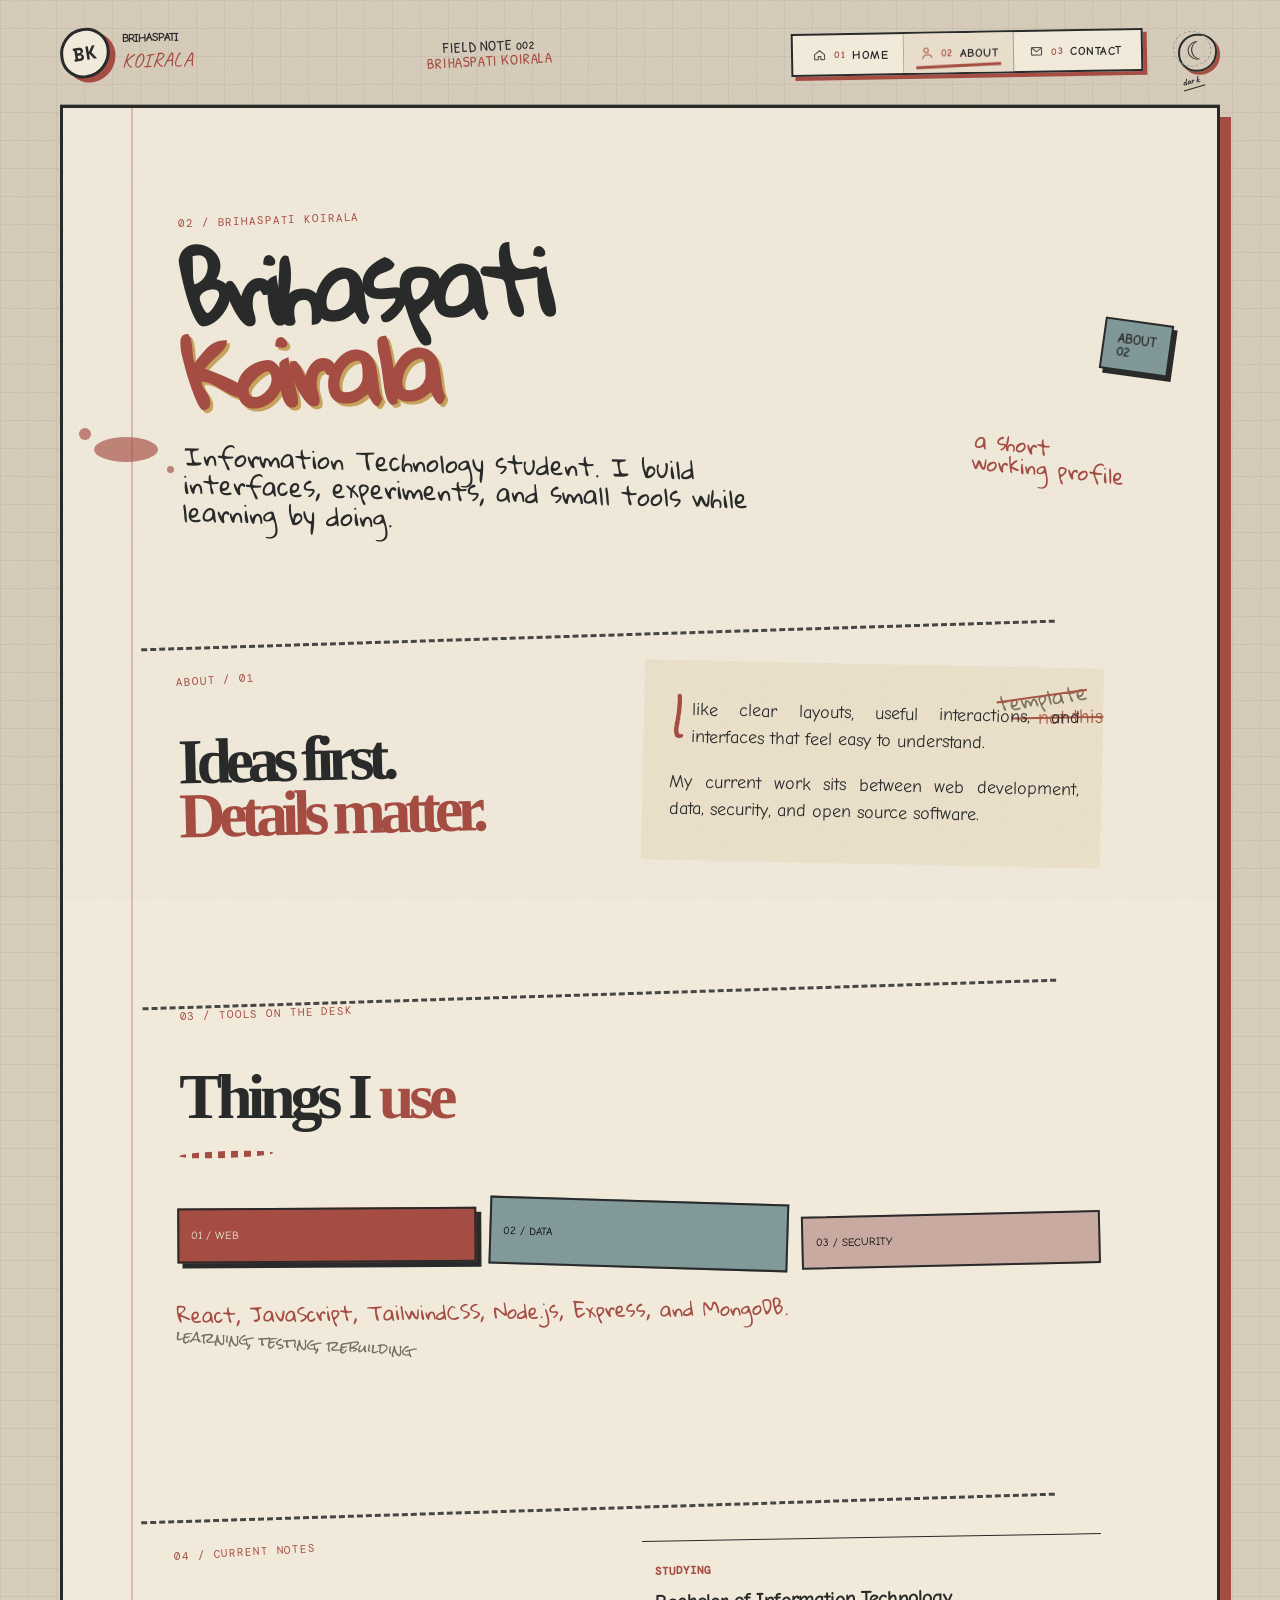
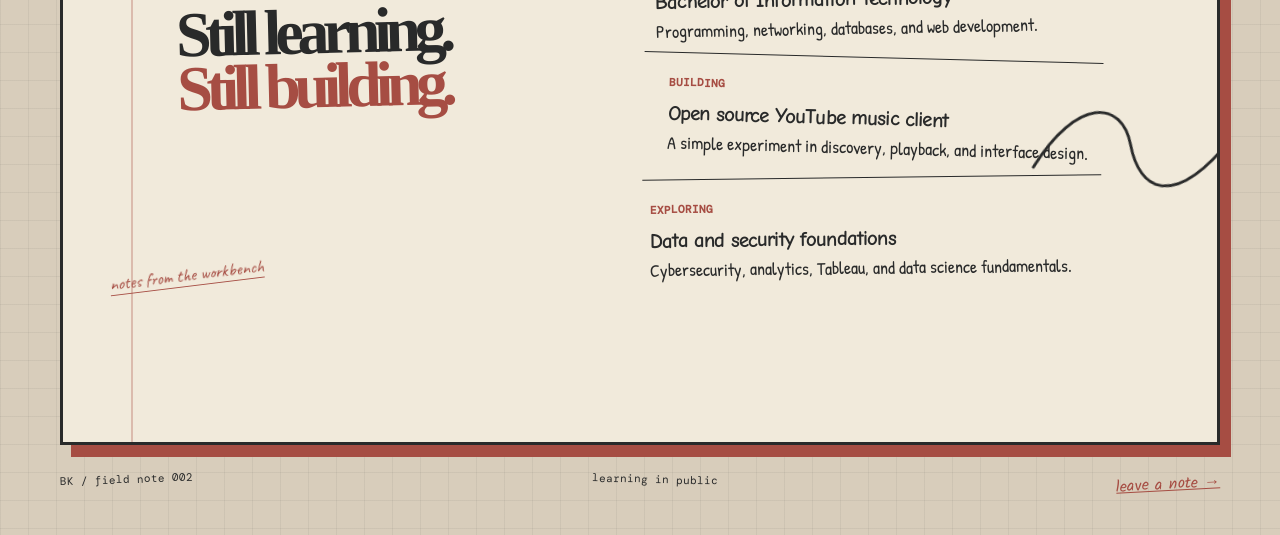
==== about.html @ 9c8998cb "Initial commit" ====
<!doctype html>
<html lang="en">
<head><meta charset="utf-8"><meta name="viewport" content="width=device-width, initial-scale=1"><meta name="description" content="About Brihaspati Koirala."><title>About Brihaspati | field notes</title><link rel="preconnect" href="https://fonts.googleapis.com"><link rel="preconnect" href="https://fonts.gstatic.com" crossorigin><link href="https://fonts.googleapis.com/css2?family=Caveat:wght@400;500;600;700&family=Comic+Neue:wght@400;700&family=DM+Mono:wght@400;500&family=Gloria+Hallelujah&family=Kalam:wght@400;700&family=Patrick+Hand&family=Rock+Salt&family=Space+Mono:wght@400;700&display=swap" rel="stylesheet"><link rel="stylesheet" href="css/style.css"></head>
<body class="paper-page"><div class="page-noise"></div><header class="masthead wrap"><a class="brand" href="index.html"><span class="brand-mark">BK</span><span><b>BRIHASPATI</b><small>KOIRALA</small></span></a><p class="header-note">FIELD NOTE <b>002</b><br><span>BRIHASPATI KOIRALA</span></p><nav class="nav"><a href="index.html"><svg class="nav-icon" viewBox="0 0 24 24" aria-hidden="true"><path d="M4 11.5 12 5l8 6.5v7a1 1 0 0 1-1 1h-5v-5h-4v5H5a1 1 0 0 1-1-1z"/></svg><i>01</i> home</a><a class="is-active" href="about.html"><svg class="nav-icon" viewBox="0 0 24 24" aria-hidden="true"><circle cx="12" cy="8" r="3.2"/><path d="M5.5 19c.6-3.1 2.8-4.8 6.5-4.8s5.9 1.7 6.5 4.8"/></svg><i>02</i> about</a><a href="contact.html"><svg class="nav-icon" viewBox="0 0 24 24" aria-hidden="true"><rect x="4" y="6" width="16" height="12" rx="1"/><path d="m5 7 7 6 7-6"/></svg><i>03</i> contact</a></nav><button class="theme-toggle" type="button" aria-label="Switch to dark mode"><span>☾</span><b>dark</b></button><button class="menu-toggle" aria-label="Open navigation" aria-expanded="false"><i></i><i></i></button></header>
<main class="sheet about-sheet wrap reveal"><p class="eyebrow">02 / Brihaspati Koirala</p><h1>Brihaspati<br><em>Koirala</em></h1><p class="intro">Information Technology student. I build interfaces, experiments, and small tools while learning by doing.</p><span class="ink-drop ink-about"></span><span class="sheet-annotation">a short<br>working profile</span><span class="sheet-crossout">template<br><b>→ not this</b></span><div class="sheet-margin" aria-hidden="true"><span class="sheet-scrap scrap-about">ABOUT<br>02</span><span class="sheet-pencil">notes from the workbench</span><svg class="sheet-curl" viewBox="0 0 220 130"><path d="M8 102 C42 22 89 18 105 63 S160 126 210 37"/></svg></div>
  <section class="split"><div><p class="eyebrow">about / 01</p><h2>Ideas first.<br><em>Details matter.</em></h2></div><div class="copy"><p>I like clear layouts, useful interactions, and interfaces that feel easy to understand.</p><p>My current work sits between web development, data, security, and open source software.</p></div></section>
  <section class="tool-section"><div class="section-head"><p class="eyebrow">03 / tools on the desk</p><h2>Things I <em>use</em></h2></div><div class="tool-list"><button class="tool active" data-detail="React, JavaScript, TailwindCSS, Node.js, Express, and MongoDB.">01 / WEB</button><button class="tool" data-detail="Tableau, data cleaning, Python fundamentals, and basic data analysis.">02 / DATA</button><button class="tool" data-detail="Cybersecurity fundamentals, safe testing, and responsible research.">03 / SECURITY</button></div><p class="tool-detail" id="tool-detail">React, JavaScript, TailwindCSS, Node.js, Express, and MongoDB.</p><p class="tool-joke">learning, testing, rebuilding</p></section>
  <section class="timeline"><div><p class="eyebrow">04 / current notes</p><h2>Still learning.<br><em>Still building.</em></h2></div><div class="timeline-list"><article><b>STUDYING</b><h3>Bachelor of Information Technology</h3><p>Programming, networking, databases, and web development.</p></article><article><b>BUILDING</b><h3>Open source YouTube music client</h3><p>A simple experiment in discovery, playback, and interface design.</p></article><article><b>EXPLORING</b><h3>Data and security foundations</h3><p>Cybersecurity, analytics, Tableau, and data science fundamentals.</p></article></div></section>
</main><footer class="footer wrap"><span>BK / field note 002</span><span>learning in public</span><a href="contact.html">leave a note →</a></footer><script src="js/main.js"></script></body></html>
---- css/style.css ----
:root{--ink:#292a2a;--paper:#f1eadb;--paper2:#e7ddca;--red:#a64d43;--ochre:#c7a55c;--blue:#82999a;--muted:#756e63;--desk:#d8cdbb;--grid:rgba(41,42,42,.06);--mono:"DM Mono",monospace;--hand:"Kalam",cursive;--block:"Space Mono",monospace}
:root[data-theme="dark"]{--ink:#e8dfcf;--paper:#252729;--paper2:#343638;--red:#d47768;--ochre:#d7b86d;--blue:#92abad;--muted:#afa79b;--desk:#17191a;--grid:rgba(232,223,207,.075)}
*{box-sizing:border-box}
html{scroll-behavior:smooth}
body{margin:0;color:var(--ink);background:var(--desk);background-image:linear-gradient(var(--grid) 1px,transparent 1px),linear-gradient(90deg,var(--grid) 1px,transparent 1px);background-size:28px 28px;font-family:var(--mono);overflow-x:hidden;transition:background-color .35s ease,color .35s ease}
.page-noise{position:fixed;inset:0;pointer-events:none;z-index:10;opacity:.08;background-image:url("data:image/svg+xml,%3Csvg xmlns='http://www.w3.org/2000/svg' width='120' height='120'%3E%3Cfilter id='n'%3E%3CfeTurbulence baseFrequency='.8' numOctaves='3'/%3E%3C/filter%3E%3Crect width='100%25' height='100%25' filter='url(%23n)'/%3E%3C/svg%3E");mix-blend-mode:multiply}
.ink-cursor,.ink-cursor-trail{position:fixed;top:0;left:0;z-index:20;pointer-events:none;border-radius:50%;opacity:0;transform:translate(-50%,-50%);transition:opacity .2s ease,transform .18s ease,background .2s ease}
.ink-cursor{width:12px;height:12px;background:var(--red);mix-blend-mode:multiply}
.ink-cursor:after{content:"";position:absolute;inset:-5px;border:1px solid var(--ink);border-radius:48% 52% 45% 55%;transform:rotate(21deg)}
.ink-cursor-trail{width:35px;height:35px;border:1px solid var(--blue);transition:opacity .3s ease,transform .12s ease}
body.has-pointer{cursor:none}
body.has-pointer a,body.has-pointer button,body.has-pointer [role="button"],body.has-pointer input,body.has-pointer textarea{cursor:none}
body.cursor-hover .ink-cursor{transform:translate(-50%,-50%) scale(1.8);background:var(--ochre)}
body.cursor-hover .ink-cursor-trail{transform:translate(-50%,-50%) scale(1.45) rotate(30deg);border-color:var(--red)}
.wrap{width:min(1160px,calc(100% - 64px));margin-inline:auto}
.masthead{height:105px;display:flex;align-items:center;gap:26px;position:relative}
.brand{display:flex;align-items:center;gap:12px;color:var(--ink);text-decoration:none}
.brand-mark{display:grid;place-items:center;width:50px;height:50px;border:3px solid var(--ink);border-radius:52% 47% 54% 46%;background:var(--paper);font:bold 19px var(--block);box-shadow:5px 5px 0 var(--red);transform:rotate(-8deg);animation:wobble 4s ease-in-out infinite}
.brand span:last-child{display:grid;gap:3px;font:700 12px var(--comic);letter-spacing:.02em}
.brand small{font:18px var(--caveat);color:var(--red);letter-spacing:.02em}
.header-note{margin:0;text-align:center;font:15px/1 var(--patrick);letter-spacing:.04em;transform:translateX(-50%) rotate(-3deg);position:absolute;left:50%;top:38px;white-space:nowrap}
.header-note b{font-family:var(--block);font-size:11px}
.header-note span{color:var(--red)}
.nav{display:flex;gap:23px;margin-left:auto}
.nav a{display:flex;align-items:center;gap:7px;color:var(--ink);text-decoration:none;font:700 12px var(--comic);text-transform:uppercase;position:relative;letter-spacing:.04em}
.nav-icon{width:15px;height:15px;fill:none;stroke:currentColor;stroke-width:1.8;stroke-linecap:round;stroke-linejoin:round;opacity:.78;transition:transform .25s ease,stroke .25s ease}
.nav a:hover .nav-icon,.nav a.is-active .nav-icon{stroke:var(--red);transform:rotate(-8deg) scale(1.12)}
.nav a:after{content:"";position:absolute;left:0;right:0;bottom:-8px;height:2px;background:var(--red);transform:scaleX(0) rotate(-2deg);transition:.25s}
.nav a:hover:after,.nav a.is-active:after{transform:scaleX(1)}
.theme-toggle{position:relative;display:grid;place-items:center;width:47px;height:47px;margin-left:4px;padding:0;border:0;background:transparent;color:var(--ink);cursor:pointer;transform:rotate(-8deg);transition:transform .28s ease}
.theme-toggle:before{content:"";position:absolute;inset:5px 3px 4px 5px;border:2px solid currentColor;border-radius:49% 44% 52% 47%;box-shadow:3px 3px 0 var(--red);transform:rotate(8deg)}
.theme-toggle:after{content:"";position:absolute;inset:1px 9px 10px 1px;border:1px dashed var(--blue);border-radius:48% 56% 43% 52%;transform:rotate(-16deg);opacity:.8}
.theme-toggle:hover{transform:rotate(4deg) scale(1.12)}
.theme-toggle span{position:relative;z-index:1;font:25px/1 var(--caveat);transition:transform .4s ease}
.theme-toggle:hover span{transform:rotate(28deg) scale(1.15)}
.theme-toggle b{position:absolute;top:44px;left:5px;font:10px var(--caveat);font-weight:700;letter-spacing:.04em;transform:rotate(-5deg)}
.theme-toggle b:after{content:"";position:absolute;left:0;right:-4px;bottom:-2px;border-bottom:1px solid currentColor;transform:rotate(-3deg)}
.menu-toggle{display:none;border:0;background:transparent}
.menu-toggle i{display:block;width:27px;height:2px;background:var(--ink);margin:5px}
.hero{min-height:685px;display:grid;grid-template-columns:1fr .95fr;gap:70px;align-items:center;padding:65px 0 90px}.eyebrow{font:11px var(--mono);letter-spacing:.08em;text-transform:uppercase;color:var(--red);margin:0 0 23px}.hero h1,.sheet h1{font:700 clamp(60px,10vw,135px)/.8 var(--block);letter-spacing:-.13em;margin:0 0 38px;transform:rotate(-2deg);text-shadow:4px 4px 0 var(--paper);}.hero h1 em,.sheet h1 em{color:var(--red);font-style:normal;text-shadow:3px 3px 0 var(--ochre)}.hero-blurb,.intro{max-width:510px;font:25px/1.25 var(--hand);margin:0 0 32px}.hero-actions{display:flex;align-items:center;gap:26px;flex-wrap:wrap}.button{display:inline-block;padding:15px 20px;background:var(--red);color:var(--paper);border:2px solid var(--ink);box-shadow:5px 5px 0 var(--ink);text-decoration:none;font:11px var(--mono);cursor:pointer;transform:rotate(-2deg);transition:.2s}.button:hover{background:var(--ink);transform:rotate(2deg) translate(3px,3px);box-shadow:2px 2px 0 var(--ink)}.button b{font-size:17px;margin-left:10px}.scribble-link{color:var(--ink);font:18px var(--hand);text-decoration:underline;text-decoration-style:wavy;text-decoration-color:var(--red)}
.hero-board{height:500px;position:relative;background:var(--paper);border:3px solid var(--ink);box-shadow:11px 13px 0 var(--red);transform:rotate(2deg);overflow:hidden;animation:paperFloat 6s ease-in-out infinite}.hero-board:before{content:"";position:absolute;inset:0;background:repeating-linear-gradient(45deg,transparent 0 19px,rgba(41,42,42,.06) 20px 21px);animation:hatch 12s linear infinite}.pin{position:absolute;z-index:4;width:21px;height:21px;border:2px solid var(--ink);border-radius:50%;background:var(--red);box-shadow:2px 2px 0 var(--ink);animation:pinPulse 2.2s ease-in-out infinite}.pin-red{top:-11px;left:30px}.pin-yellow{top:-11px;right:30px;background:var(--ochre);animation-delay:.7s}.portrait-card{position:absolute;z-index:3;right:36px;bottom:40px;width:170px;height:220px;padding:8px 8px 27px;background:var(--paper2);border:2px solid var(--ink);box-shadow:6px 7px 0 var(--red);transform:rotate(7deg);animation:stickerIn .9s .5s both}.portrait-card img{display:block;width:100%;height:100%;object-fit:cover;filter:grayscale(1) contrast(1.15) sepia(.22);mix-blend-mode:multiply}.portrait-card span{position:absolute;bottom:7px;left:8px;font:10px var(--hand)}.orbit-doodle{position:absolute;inset:65px 22px 40px;width:calc(100% - 44px);height:calc(100% - 105px);fill:none;stroke:var(--ink);stroke-width:4;stroke-linecap:round;stroke-dasharray:1000;stroke-dashoffset:1000;animation:draw 2.4s .8s ease-out forwards}.orbit-doodle .red-stroke{stroke:var(--red);stroke-width:5}.orbit-doodle .thin-stroke{stroke:var(--blue);stroke-width:2}.board-note{position:absolute;top:24px;left:28px;z-index:2;margin:0;color:var(--red);font:20px/1 var(--hand);transform:rotate(-6deg)}.board-note b{color:var(--ink)}.board-code{position:absolute;bottom:14px;left:22px;color:var(--muted);font-size:10px}.torn-paper{position:absolute;z-index:2;width:95px;height:60px;background:var(--ochre);opacity:.75;clip-path:polygon(2% 5%,95% 0,100% 89%,89% 100%,8% 95%,0 20%);transform:rotate(-11deg);animation:scrapDrop .7s .9s both}.paper-a{top:100px;left:30px}.paper-b{top:155px;right:32px;background:var(--blue);transform:rotate(13deg);animation-delay:1.1s}.ink-drop{position:absolute;z-index:2;left:47px;bottom:52px;width:90px;height:35px;background:var(--red);border-radius:53% 47% 42% 58%;opacity:.65;transform:scale(0);animation:inkBloom .7s 1.3s forwards}.ink-drop:before,.ink-drop:after{content:"";position:absolute;background:var(--red);border-radius:50%}.ink-drop:before{width:12px;height:12px;left:-15px;top:-9px}.ink-drop:after{width:7px;height:7px;right:-16px;bottom:-11px}
.ticker{background:var(--ink);color:var(--paper);padding:17px 0;overflow:hidden;transform:rotate(1deg);white-space:nowrap}.ticker div{display:flex;justify-content:space-around;min-width:1200px;animation:marquee 22s linear infinite;font-size:12px}.ticker b{color:var(--ochre);font-size:17px}
.work,.values{padding:145px 0 105px}.section-head{position:relative;border-top:3px solid var(--ink);padding-top:25px;margin-bottom:50px}.section-head h2,.values h2{font:700 clamp(38px,6vw,74px)/.84 var(--block);letter-spacing:-.12em;margin:0}.section-head h2 em,.values h2 em,.sheet h2 em{font-style:normal;color:var(--red)}.margin-note{position:absolute;right:6%;top:30px;font:22px/1 var(--hand);color:var(--red);transform:rotate(5deg)}.work-grid{display:grid;grid-template-columns:1.15fr .85fr;gap:32px 45px}.work-note{position:relative;min-height:360px;padding:35px 32px;border:3px solid var(--ink);box-shadow:8px 9px 0 var(--ink);overflow:hidden}.work-note:after{content:"";position:absolute;inset:0;pointer-events:none;background:repeating-linear-gradient(0deg,transparent 0 20px,rgba(41,42,42,.055) 21px 22px)}.work-note>*{position:relative;z-index:1}.note-wide{grid-row:span 2;background:var(--red);transform:rotate(-2deg);color:var(--paper)}.note-blue{background:#b4c0bb;transform:rotate(2deg)}.note-cream{background:#e8d8a9;transform:rotate(-1deg)}.tape{position:absolute!important;z-index:3!important;top:-16px;left:30%;width:105px;height:29px;background:rgba(222,198,144,.8);transform:rotate(-5deg);animation:tapeMove 4s ease-in-out infinite}.tape-dark{left:auto;right:14%;background:rgba(110,123,118,.55);transform:rotate(6deg)}.tape-red{left:18%;background:rgba(166,77,67,.4);transform:rotate(3deg)}.note-code{display:block;margin-bottom:28px;font-size:11px;color:var(--red)}.note-wide .note-code{color:var(--ink)}.work-note h3{font:700 clamp(33px,4.7vw,62px)/.82 var(--block);letter-spacing:-.13em;margin:0 0 32px}.note-wide h3{color:var(--paper);text-shadow:3px 3px 0 var(--ink)}.work-note p{font:18px/1.3 var(--hand);max-width:480px}.work-note a{color:inherit;font-size:12px;text-decoration:underline;text-decoration-style:wavy}.flow{display:flex;gap:8px;align-items:center;margin-bottom:24px;font:14px var(--hand)}.flow b{padding:7px 9px;background:var(--paper);color:var(--ink);border:2px solid var(--ink);transform:rotate(-4deg)}.flow i{font-style:normal;font-size:20px}.checklist{padding:0;list-style:none;font:18px var(--hand);line-height:1.8;transform:rotate(-2deg)}.checklist li:before{content:"□ ";color:var(--red)}.checklist .done:before{content:"✓ ";color:var(--ink)}.wordpop-doodle{position:relative;width:112px;height:92px;margin:6px 0 28px;transform:rotate(-8deg);transition:transform .35s ease}
.wordpop-doodle i,.wordpop-doodle b{position:absolute;display:block}
.wordpop-doodle i:first-child{left:12px;top:17px;width:62px;height:42px;border:3px solid var(--red);border-radius:49% 51% 42% 58%;transform:rotate(18deg)}
.wordpop-doodle i:nth-child(2){left:29px;top:7px;width:18px;height:65px;border-left:3px dashed var(--ink);transform:rotate(42deg)}
.wordpop-doodle b{right:7px;bottom:8px;width:22px;height:22px;background:var(--ochre);border:2px solid var(--ink);transform:rotate(24deg)}
.wordpop-doodle:hover{transform:rotate(4deg) scale(1.08)}
.values{position:relative;padding-bottom:170px}.values-grid{display:grid;grid-template-columns:1fr 1fr;gap:90px;border-top:3px solid var(--ink);padding-top:30px}.values h2{font-family:var(--hand);letter-spacing:-.06em}.values h2 em{background:var(--red);color:var(--paper);padding:0 8px}.values-grid>p{font:22px/1.35 var(--hand)}.margin-tab{position:absolute;right:7%;bottom:55px;width:152px;padding:12px 15px 14px;background:var(--paper2);border:2px solid var(--ink);box-shadow:5px 5px 0 var(--red);color:var(--ink);text-decoration:none;transform:rotate(-5deg);transition:transform .3s ease,box-shadow .3s ease}.margin-tab:before{content:"";position:absolute;top:-9px;left:28px;width:82px;height:20px;background:rgba(199,165,92,.72);transform:rotate(4deg);z-index:-1}.margin-tab span{display:block;color:var(--red);font:12px var(--caveat);text-transform:uppercase}.margin-tab b{display:block;font:700 19px/1 var(--comic);text-transform:uppercase}.margin-tab i{position:absolute;right:10px;bottom:9px;font:22px var(--hand);font-style:normal}.margin-tab:hover{transform:rotate(2deg) translateY(-5px);box-shadow:8px 8px 0 var(--red)}
.sheet{position:relative;background:var(--paper);border:3px solid var(--ink);padding:100px 9% 145px;box-shadow:11px 12px 0 var(--red);min-height:calc(100vh - 105px);overflow:hidden}.sheet:before{content:"";position:absolute;top:0;bottom:0;left:68px;border-left:2px solid rgba(166,77,67,.3)}.sheet h1{margin-bottom:35px}.intro{max-width:680px}.split,.timeline{display:grid;grid-template-columns:.9fr 1.1fr;gap:90px;margin-top:100px;padding-top:30px;border-top:3px solid var(--ink)}.sheet h2{font:700 clamp(35px,5vw,65px)/.84 var(--block);letter-spacing:-.13em;margin:25px 0}.copy{font:20px/1.4 var(--hand);text-align:justify;text-justify:inter-word}
.work-note p,.values-grid>p{ text-align:justify;text-justify:inter-word}.tool-section{margin-top:130px}.tool-list{display:grid;grid-template-columns:repeat(3,1fr);gap:13px}.tool{padding:18px 12px;text-align:left;background:var(--ochre);border:2px solid var(--ink);font:11px var(--mono);cursor:pointer;transform:rotate(-2deg);transition:.25s}.tool:nth-child(2){background:var(--blue);transform:rotate(2deg)}.tool:nth-child(3){background:#c9aaa0;transform:rotate(-1deg)}.tool:hover,.tool.active{background:var(--red);color:var(--paper);transform:translateY(-7px) rotate(0);box-shadow:5px 5px 0 var(--ink)}.tool-detail{min-height:30px;color:var(--red);font:19px var(--hand)}.timeline{margin-top:125px}.timeline-list article{padding:17px 0;border-top:1px solid var(--ink)}.timeline-list b{font-size:11px;color:var(--red)}.timeline-list h3{font-size:21px;margin:10px 0 5px}.timeline-list p{font:17px var(--hand);margin:0}.ink-about{position:absolute;right:9%;top:17%;width:50px;height:38px;background:var(--red);border-radius:50%;opacity:.65;transform:rotate(30deg);animation:inkBloom .8s .7s both}
.contact-grid{display:grid;grid-template-columns:1.1fr .9fr;gap:80px;margin-top:85px;padding-top:30px;border-top:3px solid var(--ink)}.letter{position:relative;padding:45px 40px;background:#e6d3a6;border:3px solid var(--ink);box-shadow:9px 10px 0 var(--red);transform:rotate(-2deg)}.letter label{display:block;margin-bottom:25px;text-transform:uppercase;font-size:11px}.letter input,.letter textarea{display:block;width:100%;margin-top:8px;padding:9px 2px;background:transparent;border:0;border-bottom:2px solid var(--ink);outline:0;color:var(--ink);font:20px var(--hand)}.letter input:focus,.letter textarea:focus{border-color:var(--red)}.contact-aside{padding:25px}.contact-aside>a{display:inline-block;margin:25px 0 65px;color:var(--red);font:29px var(--hand);text-decoration:underline;text-decoration-style:wavy}.contact-aside p{padding:14px 0;border-top:1px solid var(--ink);font-size:11px}.contact-aside p span{font:17px var(--hand)}.status-dot{display:inline-block;width:8px;height:8px;border-radius:50%;background:var(--red);margin-right:5px}.contact-doodle{margin-top:95px;color:var(--red);font:25px var(--hand);transform:rotate(-4deg)}.form-status{color:var(--red);font:15px var(--hand)}
.footer{display:flex;justify-content:space-between;gap:18px;padding:27px 0 38px;font-size:11px}.footer a{color:var(--red);font:16px var(--hand)}.reveal{opacity:0;transform:translateY(25px);transition:opacity .8s ease,transform .8s ease}.reveal.is-visible{opacity:1;transform:none}.tilt{transition:transform .35s ease,box-shadow .35s ease}.tilt:hover{box-shadow:13px 15px 0 var(--ink)}
@keyframes wobble{0%,100%{transform:rotate(-8deg)}50%{transform:rotate(5deg) translateY(-4px)}}@keyframes paperFloat{0%,100%{transform:rotate(2deg) translateY(0)}50%{transform:rotate(0) translateY(-11px)}}@keyframes hatch{to{background-position:80px 0}}@keyframes draw{to{stroke-dashoffset:0}}@keyframes stickerIn{from{opacity:0;transform:translate(50px,-30px) rotate(22deg) scale(.5)}to{opacity:1;transform:rotate(7deg)}}@keyframes scrapDrop{from{opacity:0;transform:translateY(-25px) rotate(0)}to{opacity:.75}}@keyframes inkBloom{to{transform:scale(1)}}@keyframes pinPulse{50%{transform:scale(1.25);box-shadow:0 0 0 7px rgba(166,77,67,.16),2px 2px 0 var(--ink)}}@keyframes marquee{to{transform:translateX(-22%)}}@keyframes tapeMove{50%{margin-left:7px;transform:rotate(-2deg)}}@keyframes spin{to{transform:rotate(360deg)}}@keyframes stamp{50%{transform:rotate(-5deg) scale(1.06)}}@media(prefers-reduced-motion:reduce){*,*:before,*:after{animation-duration:.01ms!important;transition-duration:.01ms!important}}
@media(max-width:760px){.wrap{width:calc(100% - 30px)}.masthead{height:82px}.header-note{display:none}.menu-toggle{display:block}.nav{display:none;position:absolute;right:15px;top:70px;z-index:8;flex-direction:column;gap:16px;padding:20px;background:var(--paper);border:2px solid var(--ink)}.nav.is-open{display:flex}.hero{display:block;padding:70px 0 90px}.hero h1,.sheet h1{font-size:19vw}.hero-board{height:430px;margin-top:75px}.portrait-card{width:125px;height:166px;right:20px;bottom:35px}.board-note{font-size:16px}.work,.values{padding:100px 0 75px}.margin-note{display:none}.work-grid{display:block}.work-note{margin:58px 6px;min-height:350px}.note-wide{min-height:410px}.values-grid,.split,.timeline,.contact-grid{display:block}.values-grid>p,.copy{margin-top:45px}.stamp{right:4%;bottom:40px}.sheet{padding:75px 28px 110px}.sheet:before{left:25px}.intro{font-size:22px}.split,.timeline{margin-top:75px;padding-top:28px}.tool-section{margin-top:90px}.tool-list{display:block}.tool{display:block;width:100%;margin:12px 0}.contact-grid{margin-top:65px;padding-top:28px}.letter{padding:38px 23px}.contact-aside{margin-top:70px;padding:15px 0}.footer{flex-wrap:wrap}.footer span:nth-child(2){width:100%;order:3}.hero-actions{gap:17px}}

.hero-aside{margin:25px 0 0;color:var(--muted);font:14px/1.35 var(--hand);transform:rotate(-3deg)}.hero-aside b{color:var(--red);font-weight:700}.board-sticker{position:absolute;z-index:5;right:26px;top:28px;padding:7px;background:var(--red);color:var(--paper);font:bold 10px/1 var(--mono);transform:rotate(11deg);box-shadow:3px 3px 0 var(--ink);animation:stickerWiggle 3s ease-in-out infinite}.board-arrow{position:absolute;z-index:5;left:45px;bottom:33px;color:var(--red);font:16px var(--hand);transform:rotate(-8deg);animation:arrowNudge 2s ease-in-out infinite}.margin-note span{color:var(--ink)}.evidence{position:absolute!important;right:20px;bottom:19px;color:var(--ink);font:11px var(--hand);transform:rotate(-5deg);border-bottom:1px solid currentColor}.note-wide .evidence{color:var(--paper)}.sheet-annotation{position:absolute;right:8%;top:17%;font:16px/1 var(--hand);color:var(--red);transform:rotate(6deg)}.tool-joke{color:var(--muted);font:16px var(--hand);transform:rotate(-2deg)}.aside-postscript{border-top:0!important;color:var(--red);font:18px var(--hand)!important;transform:rotate(3deg)}.is-peeking{display:inline-block;animation:peek .35s ease both}@keyframes peek{50%{transform:rotate(-4deg) translateX(5px);color:var(--red)}}@keyframes stickerWiggle{0%,100%{transform:rotate(11deg)}50%{transform:rotate(5deg) translateY(-4px)}}@keyframes arrowNudge{0%,100%{transform:rotate(-8deg) translateX(0)}50%{transform:rotate(-4deg) translateX(7px)}}@keyframes annotationFloat{0%,100%{transform:rotate(6deg) translateY(0)}50%{transform:rotate(2deg) translateY(-7px)}}@media(max-width:760px){.hero-aside{margin-bottom:0}.board-sticker{right:17px;top:24px}.board-arrow{left:18px;bottom:21px;font-size:12px}.sheet-annotation{position:relative;display:block;right:auto;top:auto;margin:20px 0 0;font-size:14px}.evidence{font-size:10px}.aside-postscript{margin-top:22px}}

/* loose page rhythm: the notebook should feel placed by hand, not typeset */
.masthead .brand{transform:rotate(-1.5deg)}
.masthead .header-note{animation:noteSway 5s ease-in-out infinite}
.nav a:nth-child(1){transform:rotate(-2deg) translateY(1px)}
.nav a:nth-child(2){transform:rotate(2deg) translateY(-2px)}
.nav a:nth-child(3){transform:rotate(-1deg) translateY(2px)}
.nav a:hover,.nav a.is-active{transform:rotate(-4deg) translateY(-3px) scale(1.05)}
.eyebrow{display:inline-block;transform:rotate(-2deg)}
.hero-copy{position:relative;transform:rotate(-1deg)}
.hero-copy:after{content:"";position:absolute;left:-18px;bottom:-28px;width:150px;height:13px;border-bottom:2px dashed var(--red);border-radius:50%;transform:rotate(-4deg);animation:dashWiggle 3.2s ease-in-out infinite}
.hero-blurb{max-width:470px;transform:rotate(1.5deg)}
.hero-actions{transform:rotate(-1deg)}
.section-head{border-top:0;padding-top:8px;transform:rotate(-.7deg)}
.section-head:before,.values-grid:before,.split:before,.timeline:before,.contact-grid:before{content:"";position:absolute;left:-4%;right:5%;top:0;border-top:3px dashed var(--ink);transform:rotate(-1.8deg);opacity:.85}
.section-head:after{width:125px;height:9px;margin-top:22px;transform:rotate(3deg);border-radius:50%}
.work-grid{position:relative;gap:46px 38px}
.work-note:nth-child(1){margin-top:7px}
.work-note:nth-child(2){margin-top:-17px}
.work-note:nth-child(3){margin-top:12px}
.work-note h3{transform:rotate(-1.5deg);transform-origin:left center}
.work-note p{max-width:410px;transform:rotate(.8deg)}
.work-note a{display:inline-block;transform:rotate(-3deg)}
.work-note:nth-child(2) .checklist{transform:rotate(2deg) translateX(5px)}
.work-note:nth-child(3) .wordpop-doodle{animation:doodleBounce 4.5s ease-in-out infinite}
.values{transform:rotate(.6deg)}
.values-grid{position:relative;border-top:0}
.values-grid>p{transform:rotate(2deg);max-width:500px}
.sheet{transform:rotate(-.35deg)}
.sheet h1{transform:rotate(-3deg);transform-origin:left center}
.sheet .intro{transform:rotate(1.4deg);margin-left:5px}
.split,.timeline,.contact-grid{position:relative;border-top:0}
.split>div:first-child,.timeline>div:first-child{transform:rotate(-1.4deg)}
.split>div:last-child{padding:18px 22px 10px 27px;background:rgba(199,165,92,.13);transform:rotate(1.2deg)}
.copy{transform:rotate(-.6deg)}
.tool-section{transform:rotate(.7deg)}
.tool-list{transform:rotate(-1deg)}
.tool:nth-child(1){margin-top:5px}
.tool:nth-child(2){margin-top:-8px}
.tool:nth-child(3){margin-top:7px}
.timeline-list article:nth-child(1){transform:rotate(-1deg);padding-left:12px}
.timeline-list article:nth-child(2){transform:rotate(1.5deg);padding-left:25px}
.timeline-list article:nth-child(3){transform:rotate(-.7deg);padding-left:7px}
.contact-grid{gap:66px}
.letter{transform:rotate(-3.2deg) translateY(5px)}
.letter:after{content:"";position:absolute;right:-25px;bottom:28px;width:75px;height:35px;border-bottom:2px solid var(--red);border-radius:50%;transform:rotate(-18deg);animation:underlineFlicker 2.8s ease-in-out infinite}
.letter label:nth-of-type(1){transform:rotate(-1deg)}
.letter label:nth-of-type(2){transform:rotate(1.5deg) translateX(8px)}
.letter label:nth-of-type(3){transform:rotate(-1deg) translateX(-4px)}
.contact-aside{transform:rotate(2.4deg);padding-top:8px}
.contact-aside>a{transform:rotate(-4deg);margin-left:8px}
.contact-aside p:nth-of-type(1){transform:rotate(-1deg)}
.contact-aside p:nth-of-type(2){transform:rotate(2deg);margin-left:14px}
.footer span:nth-child(1){transform:rotate(-2deg)}
.footer span:nth-child(2){transform:rotate(1.5deg)}
.footer a{transform:rotate(-3deg)}
@keyframes noteSway{0%,100%{transform:translateX(-50%) rotate(-3deg) translateY(0)}50%{transform:translateX(-50%) rotate(2deg) translateY(-3px)}}
@keyframes dashWiggle{0%,100%{transform:rotate(-4deg) scaleX(1)}50%{transform:rotate(3deg) scaleX(.82)}}
@keyframes doodleBounce{0%,100%{transform:rotate(-8deg) translateY(0)}50%{transform:rotate(-3deg) translateY(-5px)}}
@keyframes underlineFlicker{0%,100%{transform:rotate(-18deg) scaleX(1)}50%{transform:rotate(-12deg) scaleX(.72)}}
@media(max-width:760px){
  .hero-copy{transform:rotate(-.7deg)}
  .hero-copy:after{left:0;bottom:-22px;width:110px}
  .section-head{margin-left:3px}
  .section-head:before,.values-grid:before,.split:before,.timeline:before,.contact-grid:before{left:-7%;right:-2%}
  .work-note:nth-child(1),.work-note:nth-child(2),.work-note:nth-child(3){margin-top:58px}
  .work-note:nth-child(2){transform:rotate(2deg)}
  .work-note:nth-child(3){transform:rotate(-2deg)}
  .values{transform:none}
  .split>div:last-child{padding:12px 10px 8px 18px}
  .timeline-list article:nth-child(1),.timeline-list article:nth-child(2),.timeline-list article:nth-child(3){padding-left:10px}
  .contact-grid{gap:30px}
  .letter{transform:rotate(-1.8deg)}
  .contact-aside{transform:rotate(1deg)}
}
.is-loaded .masthead,.is-loaded main,.is-loaded .footer{opacity:1!important}

/* secondary pages use a sharper editorial voice than the homepage */
.about-sheet .intro,.contact-sheet .intro{font-family:var(--chicken);font-weight:400;line-height:1.12;max-width:620px;transform:rotate(1.5deg)}
.about-sheet h1,.contact-sheet h1{font-family:var(--scratch);letter-spacing:-.11em}
.about-sheet h2,.contact-sheet h2{font-family:var(--papyrus);letter-spacing:-.1em}
.about-sheet .copy{font-family:var(--comic);font-size:18px;line-height:1.5;transform:rotate(-1deg)}
.about-sheet .copy p:first-child:first-letter{font:42px var(--scratch);color:var(--red);float:left;line-height:.75;padding:5px 5px 0 0}
.about-sheet .tool-detail{font-family:var(--chicken);font-size:20px;transform:rotate(-1.5deg)}
.about-sheet .tool-joke{font-family:var(--scratch)!important;font-size:14px;transform:rotate(3deg)}
.about-sheet .timeline-list h3{font-family:var(--comic);letter-spacing:-.04em}
.about-sheet .timeline-list p{font-family:var(--patrick);font-size:18px}
.contact-sheet .intro{font-size:27px;color:var(--red)}
.contact-sheet .letter{background:var(--paper2)}
.contact-sheet .letter label{font-family:var(--scratch);font-size:13px;letter-spacing:.03em}
.contact-sheet .letter input,.contact-sheet .letter textarea{font-family:var(--patrick);font-size:22px}
.contact-sheet .contact-aside{font-family:var(--mono)}
.contact-sheet .contact-aside>a{font-family:var(--chicken);font-size:25px;line-height:1}
.contact-sheet .aside-postscript{font-family:var(--scratch)!important;font-size:16px!important}
@media(max-width:760px){
  .about-sheet .intro,.contact-sheet .intro{font-size:22px}
  .about-sheet .copy{font-size:17px}
  .contact-sheet .intro{font-size:24px}
}

/* align the field note with the marked notebook point in the masthead */
@media(min-width:761px){
  .header-note{left:37%;transform:translateX(-50%) rotate(-3deg)}
}

/* identity pass: the name is the headline, the navigation is part of the collage */
.nav a{display:flex;align-items:center;gap:7px;padding:9px 13px 10px;border:2px solid var(--ink);background:var(--paper);clip-path:polygon(2% 5%,96% 0,100% 83%,91% 100%,4% 94%,0 17%);box-shadow:3px 3px 0 var(--ink);transform:rotate(-2deg);transition:.25s}.nav a:nth-child(2){transform:rotate(2deg);background:var(--paper2)}.nav a:nth-child(3){transform:rotate(-1deg);background:#d7cdb5}.nav a i{font:10px var(--hand);font-style:normal;color:var(--red)}.nav a:hover,.nav a.is-active{transform:rotate(0) translateY(-4px);box-shadow:5px 6px 0 var(--red)}.portrait-card{width:235px;height:315px;right:30px;bottom:27px;padding:10px 10px 34px;box-shadow:8px 9px 0 var(--red)}.hero h1{font-size:clamp(72px,11vw,155px)}.board-note{font-size:22px}.board-code{font-family:var(--hand);font-size:13px;color:var(--red)}
@media(max-width:760px){.nav a{transform:none!important}.portrait-card{width:180px;height:245px;right:18px;bottom:35px}.hero h1{font-size:19vw}}
@media(max-width:760px){.nav-icon{width:14px;height:14px}.nav a{gap:5px}}

/* tactile, not restless: the collage stays still until the visitor touches it */
.brand-mark,.hero-board,.hero-board:before,.pin,.torn-paper,.ink-drop,.ticker div,.tape{animation:none}
.hero-board:before{opacity:.72}
.ink-drop{transform:scale(1);opacity:.65}
.torn-paper{opacity:.75}
.portrait-card{transform:rotate(5deg);transition:transform .35s cubic-bezier(.2,.8,.2,1),box-shadow .35s}
.portrait-card:hover{transform:rotate(1deg) translateY(-8px) scale(1.02);box-shadow:11px 13px 0 var(--red)}
.portrait-card img{transition:filter .35s,transform .35s}
.portrait-card:hover img{filter:grayscale(.35) contrast(1.12) sepia(.12);transform:scale(1.025)}
.portrait-card .portrait-pin{position:absolute;z-index:5;left:50%;top:-17px;bottom:auto;width:25px;height:25px;padding:0;border:2px solid var(--ink);border-radius:50%;background:var(--red);box-shadow:3px 3px 0 var(--ink);transform:translateX(-50%)}
.portrait-pin:after{content:"";position:absolute;left:8px;top:7px;width:5px;height:5px;border-radius:50%;background:var(--paper);opacity:.8}
.portrait-card span:last-child{font-size:13px;font-weight:700;color:var(--red);transform:rotate(-2deg)}
.board-note{top:29px;left:31px}
.board-note b{font-size:24px}
.ticker{border-top:3px solid var(--red);border-bottom:3px solid var(--ochre);background:var(--ink);box-shadow:0 7px 0 rgba(41,42,42,.16)}
.ticker div{justify-content:center;gap:30px;min-width:0;padding:0 20px;font-family:var(--block);letter-spacing:.08em}
.ticker b{color:var(--red)}
.work-note{transition:transform .35s cubic-bezier(.2,.8,.2,1),box-shadow .35s}
.work-note:hover{transform:translateY(-8px) rotate(0deg)!important;box-shadow:12px 14px 0 var(--ink)}
.tape{transition:transform .3s}
.work-note:hover .tape{transform:rotate(-9deg) translateY(-3px)}
.hero-blurb{max-width:510px;margin:-12px 0 30px}
@media(max-width:760px){.hero-blurb{font-size:21px}.portrait-card{width:180px;height:245px}.portrait-card .portrait-pin{top:-14px}.ticker div{gap:15px;font-size:10px}}

/* composed hero: fewer competing objects, clearer hierarchy */
.masthead{position:relative;z-index:20;border-bottom:1px solid rgba(41,42,42,.35)}
.nav{gap:0;align-items:center;border:2px solid var(--ink);background:var(--paper);box-shadow:4px 4px 0 var(--red);transform:rotate(-1deg);padding:0 4px}
.nav a,.nav a:nth-child(2),.nav a:nth-child(3){height:39px;padding:0 15px;display:flex;align-items:center;gap:7px;border:0;border-right:1px solid rgba(41,42,42,.35);background:transparent;clip-path:none;box-shadow:none;transform:none!important;position:relative}
.nav a:last-child{border-right:0}
.nav a:after{left:12px;right:12px;bottom:5px;height:3px;background:var(--red);transform:scaleX(0) rotate(-2deg)}
.nav a:hover,.nav a.is-active{background:var(--paper2);box-shadow:none;transform:none!important}
.nav a:hover:after,.nav a.is-active:after{transform:scaleX(1) rotate(-2deg)}
.nav a i{font-size:10px}
.hero{grid-template-columns:minmax(0,1.08fr) minmax(330px,.72fr);gap:54px;min-height:640px;padding-top:74px}
.hero-copy{position:relative;z-index:2;padding-left:28px}
.hero-copy:before{content:"";position:absolute;z-index:-1;left:0;top:15px;width:9px;height:238px;background:var(--red);transform:rotate(2deg);opacity:.85}
.hero h1{font-size:clamp(64px,8.5vw,124px);line-height:.84;letter-spacing:-.12em;margin-bottom:32px}
.hero-blurb{max-width:455px;font-size:23px;line-height:1.2}
.hero-board{height:535px;max-width:445px;width:100%;justify-self:end;transform:rotate(1deg);background:var(--paper2);box-shadow:10px 11px 0 var(--red)}
.hero-board:after{content:"";position:absolute;inset:15px;border:1px solid rgba(41,42,42,.3);pointer-events:none}
.board-note{top:39px;left:32px;max-width:210px}
.portrait-card{right:33px;bottom:34px;width:222px;height:304px;transform:rotate(4deg);box-shadow:7px 8px 0 var(--red)}
.portrait-card:hover{transform:rotate(1deg) translateY(-7px) scale(1.015)}
.orbit-doodle{inset:92px 20px 34px;width:calc(100% - 40px);opacity:.68}
.torn-paper{width:78px;height:48px}
.paper-a{top:145px;left:38px}
.paper-b{top:177px;right:28px}
.ink-drop{left:31px;bottom:46px;width:64px;height:25px}
.board-code{bottom:18px;left:28px}
.ticker{margin-top:-2px}
@media(max-width:760px){
  .masthead{border-bottom:0}
  .nav{border:2px solid var(--ink);box-shadow:3px 3px 0 var(--red)}
  .nav.is-open{padding:12px}
  .nav a,.nav a:nth-child(2),.nav a:nth-child(3){height:34px;border:0;padding:0 10px}
  .hero{display:flex;flex-direction:column;gap:30px;min-height:0;padding-top:52px}
  .hero-copy{width:100%;padding-left:17px}
  .hero-copy:before{height:175px;top:8px;width:6px}
  .hero h1{font-size:15.5vw;letter-spacing:-.13em;margin-bottom:26px}
  .hero-blurb{font-size:20px;max-width:330px}
  .hero-board{height:420px;max-width:360px;align-self:center;transform:rotate(1deg)}
  .portrait-card{width:174px;height:238px;right:25px;bottom:31px}
  .orbit-doodle{inset:75px 14px 30px}
  .board-note{top:28px;left:23px;font-size:16px}
}

/* pushpins: the head sits over the paper, the shaft disappears into it */
.hero-board{overflow:visible}
.pin,.portrait-card .portrait-pin,.letter>.pin{
  width:24px;height:24px;border:2px solid #252626;border-radius:50%;
  background:radial-gradient(circle at 34% 27%,#f4c8bd 0 10%,var(--red) 24%,#71322f 72%,#402322 100%);
  box-shadow:2px 3px 0 rgba(41,42,42,.35), inset -2px -3px 2px rgba(41,42,42,.28);
  transform:rotate(-8deg);
  animation:none;
}
.pin:before,.portrait-card .portrait-pin:before,.letter>.pin:before{
  content:"";position:absolute;z-index:-1;left:8px;top:17px;width:5px;height:25px;
  background:linear-gradient(90deg,#777 0,#e1ddd2 38%,#777 68%,#383a39 100%);
  border:1px solid #3c3e3d;border-top:0;border-radius:0 0 3px 3px;
  box-shadow:2px 4px 3px rgba(41,42,42,.3);
}
.pin:after,.portrait-card .portrait-pin:after,.letter>.pin:after{
  content:"";position:absolute;left:4px;top:4px;width:6px;height:5px;
  border-radius:50%;background:rgba(255,244,226,.82);opacity:1;
}
.pin-red{top:-12px;left:28px}
.pin-yellow{top:-12px;right:28px;background:radial-gradient(circle at 34% 27%,#fff0bb 0 10%,var(--ochre) 24%,#8c6b2e 72%,#4c3b1e 100%)}
.portrait-card .portrait-pin{top:-14px;left:50%;transform:translateX(-50%) rotate(-8deg)}
.portrait-card .portrait-pin:before{height:31px;top:17px}
.letter>.pin{top:-13px;left:30px}
@media(max-width:760px){
  .pin-red{left:23px}
  .pin-yellow{right:23px}
  .portrait-card .portrait-pin{top:-13px}
}

/* quieter paper tacks: the attachment should support the collage, not dominate it */
.pin,.portrait-card .portrait-pin,.letter>.pin{
  width:18px;height:18px;border:2px solid #353331;
  background:radial-gradient(circle at 34% 28%,#e6b8aa 0 12%,#a64d43 35%,#7d3935 100%);
  box-shadow:1px 2px 0 rgba(41,42,42,.28),inset -1px -2px 1px rgba(41,42,42,.22);
  transform:rotate(-6deg);
}
.pin:before,.portrait-card .portrait-pin:before,.letter>.pin:before{
  left:6px;top:13px;width:4px;height:12px;
  background:linear-gradient(90deg,#777 0,#c9c4b8 45%,#666 100%);
  border:0;border-radius:0 0 2px 2px;
  box-shadow:1px 2px 2px rgba(41,42,42,.2);
}
.pin:after,.portrait-card .portrait-pin:after,.letter>.pin:after{
  left:3px;top:3px;width:4px;height:3px;
  background:rgba(255,244,226,.7);
}
.pin-red{top:-9px;left:30px}
.pin-yellow{top:-9px;right:30px;background:radial-gradient(circle at 34% 28%,#f1db9b 0 12%,#c7a55c 35%,#967638 100%)}
.portrait-card .portrait-pin{top:-10px;transform:translateX(-50%) rotate(-6deg)}
.portrait-card .portrait-pin:before{height:14px;top:13px}
.letter>.pin{top:-10px;left:30px}
@media(max-width:760px){
  .pin-red{left:23px}
  .pin-yellow{right:23px}
  .portrait-card .portrait-pin{top:-10px}
}

/* replace the failed pushpin language with paper attachments */
.board-tab{position:absolute;z-index:6;top:-10px;width:86px;height:29px;background:rgba(222,198,144,.92);clip-path:polygon(2% 5%,97% 0,100% 88%,91% 100%,4% 92%,0 14%);box-shadow:0 2px 3px rgba(41,42,42,.16);transform:rotate(-4deg);pointer-events:none}
.tab-red{left:28px;background:rgba(166,77,67,.62)}
.tab-yellow{right:28px;background:rgba(199,165,92,.88);transform:rotate(5deg)}
.portrait-card{overflow:visible}
.photo-tape{position:absolute;z-index:5;width:75px;height:23px;background:rgba(222,198,144,.93);clip-path:polygon(2% 8%,96% 0,100% 88%,5% 100%);box-shadow:0 2px 3px rgba(41,42,42,.14);pointer-events:none}
.tape-photo-a{top:-12px;left:18px;transform:rotate(-18deg)}
.tape-photo-b{top:-10px;right:13px;background:rgba(130,153,154,.72);transform:rotate(16deg)}
.letter-tab{position:absolute;z-index:4;top:-13px;left:22%;width:112px;height:27px;background:rgba(222,198,144,.9);clip-path:polygon(1% 8%,97% 0,100% 86%,4% 100%);transform:rotate(-4deg);box-shadow:0 2px 3px rgba(41,42,42,.15)}
.is-loading .masthead,.is-loading main,.is-loading .footer{opacity:0}
.is-loading .masthead{transform:translateY(-12px)}
.is-loaded .masthead,.is-loaded main,.is-loaded .footer{animation:pageArrive .8s cubic-bezier(.2,.8,.2,1) both}
body:before{content:"";position:fixed;z-index:30;top:0;left:0;width:var(--scroll-progress,0%);height:3px;background:var(--red);pointer-events:none;transition:width .12s linear}
.reveal{transform:translateY(35px) rotate(.6deg)}
.reveal.is-visible{transform:none}
.hero-copy h1{animation:letterDrop .9s .12s cubic-bezier(.2,.8,.2,1) both}
.hero-blurb{animation:fadeSlide .7s .3s both}
.hero-actions{animation:fadeSlide .7s .42s both}
.hero-board{animation:boardArrive .9s .18s cubic-bezier(.2,.8,.2,1) both}
.hero-board:hover .board-tab,.portrait-card:hover .photo-tape{filter:saturate(1.15);transform:rotate(-11deg) translateY(-2px)}
@keyframes pageArrive{from{opacity:0}to{opacity:1}}
@keyframes letterDrop{from{opacity:0;transform:translateY(22px) rotate(-2deg);clip-path:inset(0 0 100% 0)}to{opacity:1;transform:rotate(-2deg);clip-path:inset(0 0 0 0)}}
@keyframes fadeSlide{from{opacity:0;transform:translateY(12px)}to{opacity:1;transform:none}}
@keyframes boardArrive{from{opacity:0;transform:translateX(32px) rotate(4deg)}to{opacity:1;transform:rotate(1deg)}}
@media(max-width:760px){.board-tab{width:63px;height:23px;top:-8px}.tab-red{left:20px}.tab-yellow{right:20px}.photo-tape{width:61px;height:20px}.letter-tab{left:17%;width:85px;height:23px}}

/* character notes: a fuller specimen card with handwriting that changes jobs */
:root{--caveat:"Caveat",cursive;--patrick:"Patrick Hand",cursive}
.portrait-card{padding:30px 11px 38px;background:#e9dfcc;box-shadow:8px 9px 0 var(--red)}
.portrait-card:before{content:"";position:absolute;inset:10px 9px 28px;border:1px dashed rgba(41,42,42,.35);pointer-events:none}
.portrait-card:after{content:"";position:absolute;right:13px;top:93px;width:28px;height:1px;background:var(--red);transform:rotate(28deg);box-shadow:-7px 7px 0 var(--red),-14px 14px 0 var(--red);opacity:.7}
.portrait-card img{position:relative;z-index:1;height:calc(100% - 17px);border:1px solid rgba(41,42,42,.4)}
.portrait-index{position:absolute;z-index:2;top:10px;left:11px;font:9px var(--mono)!important;letter-spacing:.03em;color:var(--muted)!important}
.portrait-caption{position:absolute;z-index:2;bottom:10px;left:12px;font:13px var(--patrick)!important;color:var(--red)!important;transform:rotate(-2deg)}
.portrait-note{position:absolute;z-index:3;font:16px var(--caveat);line-height:.85;color:var(--ink);white-space:nowrap;pointer-events:none}
.note-one{left:-51px;top:127px;transform:rotate(-9deg)}
.note-two{right:-55px;bottom:74px;color:var(--red);transform:rotate(8deg)}
.portrait-crossed{position:absolute;z-index:3;left:-42px;bottom:27px;font:15px/1 var(--caveat);color:var(--muted);transform:rotate(-10deg);text-decoration:line-through;text-decoration-thickness:2px;text-decoration-color:var(--red)}
.portrait-crossed b{color:var(--red);font-weight:600;text-decoration:none;display:inline-block;transform:translateX(15px) rotate(7deg)}
.sheet-annotation{font-family:var(--caveat);font-size:21px}
.sheet-crossout{position:absolute;right:11%;top:30%;font:20px/1 var(--caveat);color:var(--muted);transform:rotate(-8deg);text-decoration:line-through;text-decoration-color:var(--red);text-decoration-thickness:2px}
.sheet-crossout b{display:block;color:var(--red);font-weight:500;text-decoration:none;transform:rotate(7deg) translateX(12px)}
.margin-note,.tool-joke,.aside-postscript{font-family:var(--caveat)!important}
.board-note{font-family:var(--caveat)}
.board-note b{font-family:var(--patrick);font-size:25px}
.scribble-link{font-family:var(--caveat);font-size:22px}
.hero-blurb,.intro{font-family:var(--patrick);font-size:25px}
.work-note p{font-family:var(--patrick)}
.work-note a{font-family:var(--caveat);font-size:17px}
.evidence{font-family:var(--caveat)!important;font-size:15px!important}
.portrait-card .photo-tape{transition:transform .28s cubic-bezier(.2,.8,.2,1)}
.portrait-card:hover .tape-photo-a{transform:rotate(-25deg) translateY(-4px)}
.portrait-card:hover .tape-photo-b{transform:rotate(23deg) translateY(-3px)}
.portrait-card:hover .portrait-note{animation:noteScratch .45s ease both}
.portrait-card:hover .note-two{animation-delay:.08s}
.portrait-card:hover .portrait-crossed{animation:crossMark .35s ease both}
.orbit-doodle{stroke-dasharray:13 9;animation:dashWalk 16s linear infinite}
.orbit-doodle .red-stroke{stroke-dasharray:19 12}
.section-head:after{content:"";display:block;width:94px;height:7px;margin-top:18px;background:repeating-linear-gradient(90deg,var(--red) 0 7px,transparent 7px 13px);transform:rotate(-2deg);animation:dashWalk 6s linear infinite}
.tool,.button,.nav a{font-family:var(--patrick)}
.button{font-size:15px}
@keyframes noteScratch{from{opacity:0;transform:translateX(-7px) rotate(-12deg)}to{opacity:1}}
@keyframes crossMark{from{opacity:0;transform:scaleX(.2) rotate(-18deg)}to{opacity:1;transform:scaleX(1) rotate(-10deg)}}
@keyframes dashWalk{to{stroke-dashoffset:-220}}
@media(max-width:760px){.portrait-card{padding-top:27px}.portrait-note{font-size:14px}.note-one{left:-22px;top:115px}.note-two{right:-22px;bottom:68px}.portrait-crossed{left:-14px}.sheet-crossout{right:7%;top:24%;font-size:17px}.hero-blurb,.intro{font-size:22px}}

.portrait-card{cursor:grab;touch-action:none;user-select:none;transition:box-shadow .25s,filter .25s}
.portrait-card:focus-visible{outline:2px dashed var(--red);outline-offset:6px}
.portrait-card.is-dragging{cursor:grabbing;z-index:8;box-shadow:14px 17px 0 var(--red);filter:saturate(1.08)}
.drag-hint{position:absolute;z-index:4;right:9px;top:10px;font:12px var(--caveat)!important;color:var(--blue)!important;transform:rotate(7deg);opacity:.9}
.board-key{position:absolute;z-index:2;left:34px;bottom:43px;display:grid;gap:6px;font:14px var(--patrick);color:var(--muted);transform:rotate(-4deg)}
.board-key span{display:flex;align-items:center;gap:7px}
.board-key i{display:block;width:12px;height:12px;border:1px solid var(--ink);transform:rotate(10deg)}
.key-red{background:var(--red)}.key-blue{background:var(--blue)}.key-ochre{background:var(--ochre)}
.board-route{position:absolute;z-index:2;left:45px;top:205px;display:flex;align-items:center;gap:7px;color:var(--red);font:11px var(--mono);transform:rotate(-17deg)}
.board-route span{display:block;width:34px;border-top:2px dashed var(--red);opacity:.75}
.board-route b{font-weight:500}
.board-scribble{position:absolute;z-index:2;right:28px;bottom:30px;margin:0;color:var(--ink);font:21px/1 var(--caveat);text-align:right;transform:rotate(-7deg)}
.board-scribble:after{content:"";display:block;width:85px;margin:5px 0 0 auto;border-top:2px solid var(--red);transform:rotate(-4deg)}
.portrait-card.is-dragging .drag-hint{color:var(--red)!important}
.portrait-card.is-dragging .photo-tape{animation:tapeJolt .28s ease-in-out infinite alternate}
@keyframes tapeJolt{to{transform:rotate(-20deg) translateY(-2px)}}
@media(max-width:760px){
  .board-key{left:22px;bottom:30px;font-size:12px}
  .board-route{left:27px;top:185px;transform:rotate(-13deg) scale(.8);transform-origin:left}
  .board-scribble{right:20px;bottom:22px;font-size:17px}
  .drag-hint{font-size:11px!important}
}

/* type roles: no single font should have to carry the whole scrapbook */
:root{
  --comic:"Comic Neue","Comic Sans MS",cursive;
  --scratch:"Rock Salt","Chicken Scratch","Gloria Hallelujah",cursive;
  --papyrus:Papyrus,"Twentieth Century","Century Gothic",fantasy;
  --chicken:"Gloria Hallelujah","Chicken Scratch","Comic Sans MS",cursive;
}
.brand span:last-child{font-family:var(--papyrus);letter-spacing:-.03em}
.brand small{font-family:var(--chicken)}
.header-note{font-family:var(--comic)}
.nav a,.nav a i{font-family:var(--comic)}
.nav a i{font-weight:700}
.eyebrow,.note-code,.board-code,.portrait-index,.ticker div,.footer{font-family:var(--mono)}
.hero h1,.sheet h1{font-family:var(--scratch);font-size:clamp(50px,7.7vw,108px);line-height:.95;letter-spacing:-.08em;transform:rotate(-2deg)}
.hero h1 em,.sheet h1 em{font-family:var(--chicken);font-size:.92em;letter-spacing:-.06em}
.hero-blurb,.intro{font-family:var(--comic);font-weight:700}
.button{font-family:var(--comic);font-weight:700}
.scribble-link,.board-note,.board-scribble,.margin-note,.tool-joke,.aside-postscript,.portrait-note,.portrait-crossed,.portrait-caption,.drag-hint{font-family:var(--chicken)!important}
.board-note b{font-family:var(--scratch)}
.section-head h2,.values h2{font-family:var(--papyrus);font-weight:700;letter-spacing:-.08em;line-height:.9}
.work-note h3{font-family:var(--comic);font-weight:700;letter-spacing:-.08em;line-height:.88}
.work-note p,.copy,.timeline-list p,.tool-detail{font-family:var(--comic)}
.work-note a,.evidence{font-family:var(--chicken)!important}
.flow,.checklist,.tool,.contact-aside,.letter label{font-family:var(--comic)}
.contact-aside>a{font-family:var(--scratch)}
.sheet-annotation,.sheet-crossout{font-family:var(--chicken)}
.sheet-crossout b{font-family:var(--comic)}
.portrait-card{font-family:var(--comic)}
.portrait-index{font-size:8px;letter-spacing:.02em}
.portrait-caption{font-size:14px!important}
.portrait-note{font-size:15px}
.board-key{font-family:var(--comic)}
.board-scribble{font-size:22px}
.board-route{font-family:var(--mono)}
.hero h1,.sheet h1,.work-note h3,.section-head h2,.values h2{font-variation-settings:"wght" 700}
@media(max-width:760px){
  .hero h1,.sheet h1{font-size:clamp(47px,13.7vw,72px);letter-spacing:-.09em}
  .hero h1 em,.sheet h1 em{font-size:.9em}
  .section-head h2,.values h2{font-size:clamp(38px,11vw,58px)}
}
.ticker{transform:rotate(0deg)!important}

/* first-frame fit and a calmer upper register */
.brand span:last-child b{font-family:var(--comic);font-weight:700;letter-spacing:-.08em}
.brand small{font-family:var(--caveat);font-size:20px}
.header-note{font-family:var(--patrick);font-size:15px}
.header-note b{font-family:var(--comic)}
.nav a{font-family:var(--comic);font-size:12px}
.hero h1,.sheet h1{font-family:"Gloria Hallelujah","Chicken Scratch","Comic Sans MS",cursive;font-size:clamp(55px,7.15vw,104px);letter-spacing:-.08em;line-height:.9}
.hero h1 em,.sheet h1 em{font-family:"Gloria Hallelujah","Chicken Scratch","Comic Sans MS",cursive;font-size:1em;letter-spacing:-.08em}
.hero h1 em{display:inline-block;transform:rotate(-1deg);text-decoration:underline;text-decoration-thickness:3px;text-decoration-style:wavy;text-underline-offset:7px}
.hero{position:relative}
.hero-margin{position:absolute;inset:0;pointer-events:none;z-index:5}
.hero-margin > span,.hero-margin svg{pointer-events:auto}
.margin-sticker,.margin-scribble,.margin-crossed,.margin-label,.margin-note-bottom{position:absolute;display:block}
.margin-sticker{top:12%;right:-3%;padding:12px 15px 10px;background:var(--ochre);border:2px solid var(--ink);box-shadow:4px 5px 0 var(--ink);font:700 14px/1 var(--comic);letter-spacing:.04em;transform:rotate(8deg);transition:transform .35s ease,filter .35s ease}
.margin-sticker:before{content:"";position:absolute;inset:4px;border:1px dashed var(--ink);opacity:.65}
.margin-sticker:hover{transform:rotate(-3deg) scale(1.08);filter:contrast(1.12)}
.margin-scribble{left:-3%;top:46%;font:21px/1 var(--caveat);color:var(--red);transform:rotate(-8deg)}
.margin-scribble s{color:var(--ink);text-decoration-thickness:2px}
.margin-crossed{left:10%;bottom:14%;font:18px/1.1 var(--hand);transform:rotate(5deg)}
.margin-crossed:after{content:"";position:absolute;left:-7px;right:-10px;top:15px;border-top:2px solid var(--red);transform:rotate(-8deg)}
.margin-label{right:1%;bottom:10%;font:10px/1.25 var(--mono);letter-spacing:.08em;color:var(--muted);transform:rotate(-7deg);border-bottom:1px solid var(--muted);padding-bottom:4px}
.shape-cluster{position:absolute;top:8%;left:43%;width:58px;height:53px;transform:rotate(-12deg);transition:transform .35s ease}
.shape-cluster i,.shape-cluster b{position:absolute;display:block;border:2px solid var(--red);transition:transform .35s ease,background .35s ease}
.shape-cluster i:nth-child(1){left:4px;top:8px;width:18px;height:18px;border-radius:50%;background:var(--ochre)}
.shape-cluster i:nth-child(2){left:27px;top:2px;width:14px;height:25px;border-color:var(--blue);transform:rotate(29deg)}
.shape-cluster i:nth-child(3){left:35px;top:29px;width:20px;height:16px;border-color:var(--ink);transform:rotate(-18deg)}
.shape-cluster i:nth-child(4){left:10px;top:32px;width:12px;height:12px;border-color:var(--blue);border-radius:50%}
.shape-cluster b{left:23px;top:22px;width:11px;height:11px;border:0;background:var(--red);border-radius:50%}
.shape-cluster:hover{transform:rotate(16deg) scale(1.22)}
.shape-cluster:hover i:nth-child(2){transform:rotate(80deg)}
.shape-cluster:hover i:nth-child(3){transform:rotate(25deg)}
.margin-shape{position:absolute;display:block;border:2px solid var(--ink);transition:transform .4s cubic-bezier(.2,.8,.2,1)}
.shape-loop{left:2%;top:20%;width:48px;height:48px;border-radius:49% 51% 42% 58%;border-color:var(--blue);transform:rotate(19deg)}
.shape-loop:hover{transform:rotate(-24deg) scale(1.25)}
.shape-blob{right:-2%;top:32%;width:34px;height:54px;background:var(--red);border:0;border-radius:55% 45% 62% 38%;opacity:.72;transform:rotate(-23deg)}
.shape-blob:hover{transform:rotate(12deg) scale(1.28);border-radius:50%}
.margin-curl{position:absolute;right:-4%;top:63%;width:240px;height:130px;overflow:visible;fill:none;stroke:var(--ink);stroke-width:3;stroke-linecap:round;stroke-dasharray:420;stroke-dashoffset:420;animation:curlReveal .75s .65s cubic-bezier(.2,.8,.2,1) forwards;transition:stroke-dashoffset .55s ease,stroke: .3s ease;transform:rotate(-8deg)}
.hero:hover .margin-curl,.margin-curl:hover{stroke-dashoffset:0;stroke:var(--red)}
.margin-note-bottom{left:42%;bottom:-1%;font:19px/1 var(--caveat);color:var(--red);transform:rotate(-4deg);transition:transform .3s ease}
.margin-note-bottom:hover{transform:rotate(3deg) translateY(-5px)}
.margin-note-bottom b{color:var(--ink)}
.margin-crossed{left:auto;right:28%;bottom:7%;font-size:15px;transform:rotate(-6deg)}
.margin-scrap{position:absolute;display:block;pointer-events:auto}
.scrap-note{left:24%;top:74%;padding:7px 10px;background:var(--blue);border:2px solid var(--ink);box-shadow:3px 3px 0 var(--ink);font:12px/1 var(--comic);transform:rotate(9deg);transition:transform .3s ease}
.scrap-note:hover{transform:rotate(-4deg) scale(1.12)}
.tape-note{left:21%;top:72%;width:58px;height:16px;background:rgba(166,77,67,.45);transform:rotate(-12deg)}
@keyframes curlReveal{from{stroke-dashoffset:420;opacity:.2}to{stroke-dashoffset:0;opacity:1}}
.sheet-margin{position:absolute;inset:0;pointer-events:none;z-index:4}
.sheet-scrap,.sheet-pencil{position:absolute;display:block;pointer-events:auto}
.sheet-scrap{right:4%;top:11%;padding:11px 13px;background:var(--blue);border:2px solid var(--ink);box-shadow:4px 4px 0 var(--ink);font:700 13px/1 var(--comic);transform:rotate(8deg);transition:transform .3s ease}
.sheet-scrap:hover{transform:rotate(-4deg) scale(1.08)}
.scrap-contact{background:var(--ochre);top:15%}
.sheet-pencil{left:4%;bottom:8%;color:var(--red);font:18px var(--caveat);transform:rotate(-7deg);border-bottom:1px solid var(--red)}
.sheet-curl{position:absolute;right:-2%;bottom:12%;width:210px;height:125px;fill:none;stroke:var(--ink);stroke-width:3;stroke-linecap:round;stroke-dasharray:360;stroke-dashoffset:360;animation:curlReveal .75s .12s cubic-bezier(.2,.8,.2,1) forwards;transform:rotate(9deg);transition:stroke .3s ease}
.sheet:hover .sheet-curl{stroke:var(--red)}
@media(min-width:761px){
  .hero{min-height:calc(100vh - 105px);padding:38px 0 52px}
  .hero-board{height:min(535px,calc(100vh - 205px));min-height:430px}
  .hero h1{margin-bottom:26px}
  .hero-blurb{margin-bottom:24px}
}
@media(max-width:760px){
  .theme-toggle{margin-left:auto;margin-right:2px;transform:scale(.88) rotate(-8deg)}
  .theme-toggle b{top:42px}
}
@media (hover:none), (pointer:coarse){
  .ink-cursor,.ink-cursor-trail{display:none}
}
@media(max-width:760px){
  html,body{overflow-x:clip}
  .hero{overflow:hidden}
  .hero-board{width:calc(100% - 20px);max-width:340px;margin-inline:auto}
  .hero h1,.sheet h1{font-size:clamp(50px,13.2vw,78px);letter-spacing:-.07em;line-height:.88}
  .hero-margin{inset:0 10px}
  .margin-sticker{top:3%;right:0;font-size:11px;padding:9px 10px}
  .margin-scribble{left:0;top:37%;font-size:17px}
  .margin-crossed{right:18%;bottom:5%;font-size:13px}
  .margin-label{right:0;bottom:2%;font-size:8px}
  .margin-curl{right:-25px;top:46%;width:160px;height:90px}
  .margin-note-bottom{left:auto;right:9%;bottom:-4%;font-size:15px}
  .shape-loop{left:-8px;top:17%;width:34px;height:34px}
  .shape-blob{right:-8px;top:30%;width:24px;height:40px}
  .scrap-note{left:17%;top:76%}
  .tape-note{left:12%;top:74%}
  .shape-cluster{left:38%;top:6%;transform:scale(.8) rotate(-12deg)}
  .sheet-scrap{right:3%;top:9%;font-size:10px}
  .sheet-pencil{left:3%;bottom:4%;font-size:15px}
  .sheet-curl{right:-45px;bottom:6%;width:160px;height:95px}
  .margin-tab{right:4%;bottom:28px;width:138px}
}
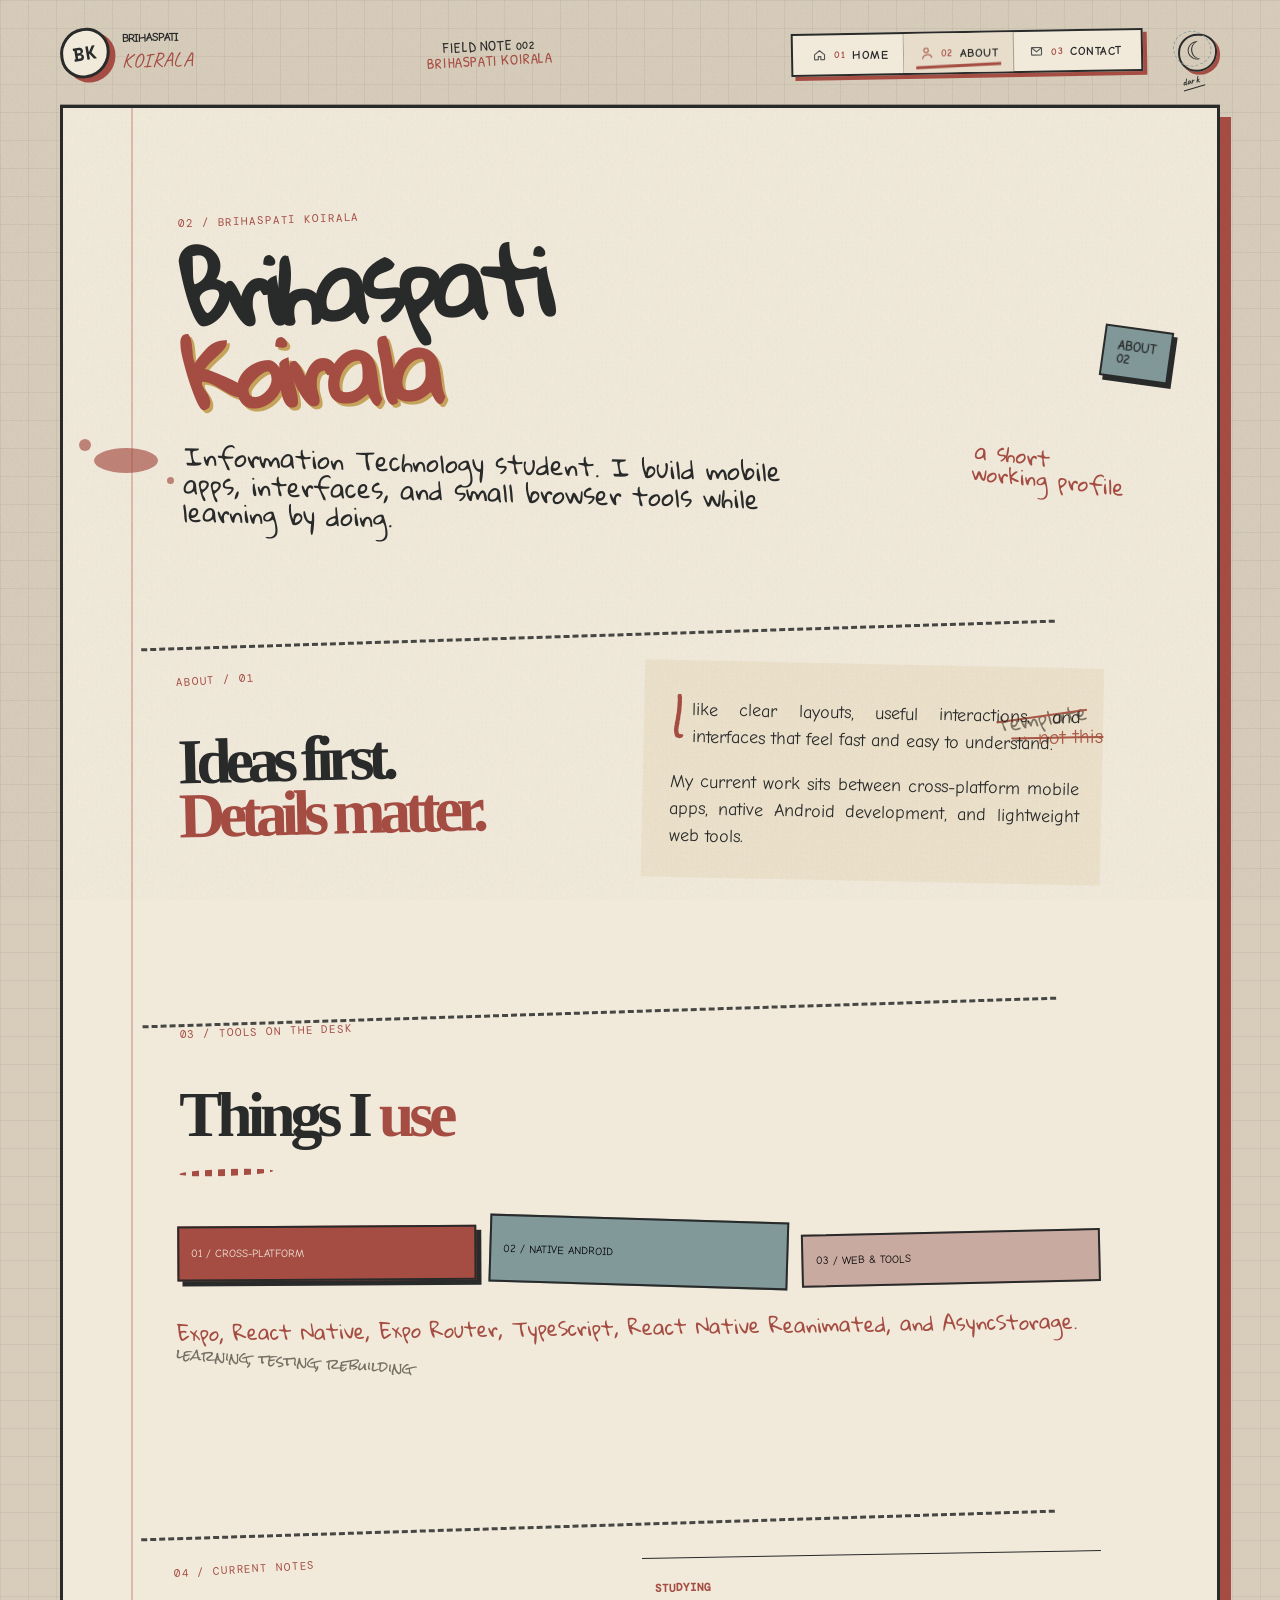
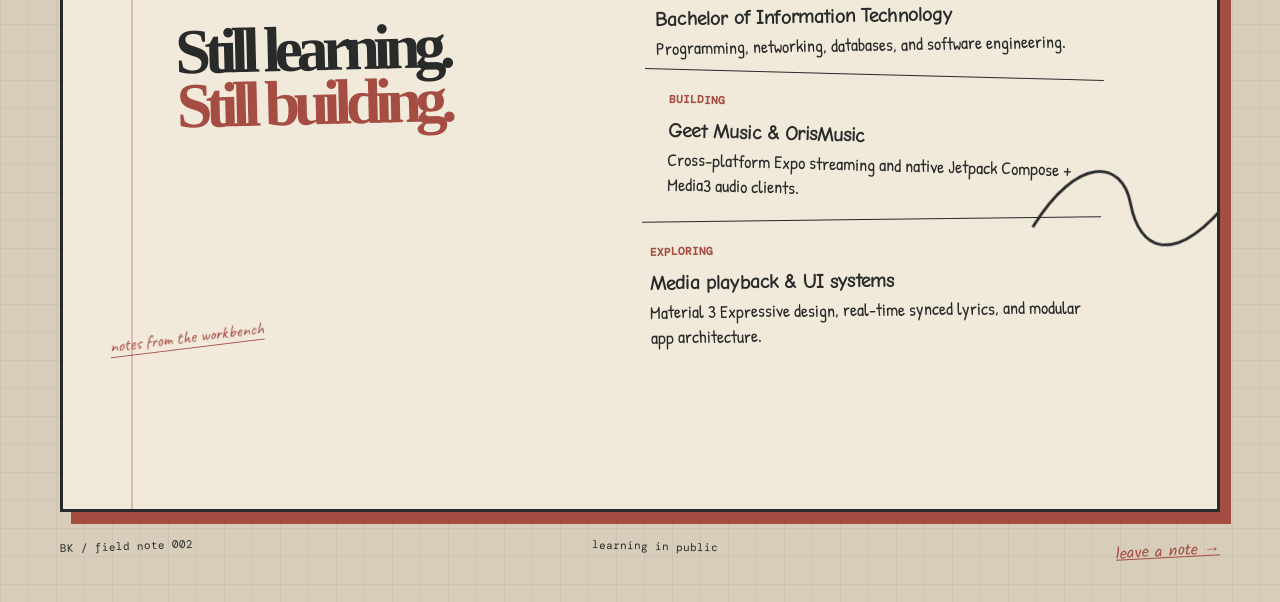
==== commit ceeab950: "updates" ====
--- a/about.html
+++ b/about.html
@@ -2,8 +2,8 @@
 <html lang="en">
 <head><meta charset="utf-8"><meta name="viewport" content="width=device-width, initial-scale=1"><meta name="description" content="About Brihaspati Koirala."><title>About Brihaspati | field notes</title><link rel="preconnect" href="https://fonts.googleapis.com"><link rel="preconnect" href="https://fonts.gstatic.com" crossorigin><link href="https://fonts.googleapis.com/css2?family=Caveat:wght@400;500;600;700&family=Comic+Neue:wght@400;700&family=DM+Mono:wght@400;500&family=Gloria+Hallelujah&family=Kalam:wght@400;700&family=Patrick+Hand&family=Rock+Salt&family=Space+Mono:wght@400;700&display=swap" rel="stylesheet"><link rel="stylesheet" href="css/style.css"></head>
 <body class="paper-page"><div class="page-noise"></div><header class="masthead wrap"><a class="brand" href="index.html"><span class="brand-mark">BK</span><span><b>BRIHASPATI</b><small>KOIRALA</small></span></a><p class="header-note">FIELD NOTE <b>002</b><br><span>BRIHASPATI KOIRALA</span></p><nav class="nav"><a href="index.html"><svg class="nav-icon" viewBox="0 0 24 24" aria-hidden="true"><path d="M4 11.5 12 5l8 6.5v7a1 1 0 0 1-1 1h-5v-5h-4v5H5a1 1 0 0 1-1-1z"/></svg><i>01</i> home</a><a class="is-active" href="about.html"><svg class="nav-icon" viewBox="0 0 24 24" aria-hidden="true"><circle cx="12" cy="8" r="3.2"/><path d="M5.5 19c.6-3.1 2.8-4.8 6.5-4.8s5.9 1.7 6.5 4.8"/></svg><i>02</i> about</a><a href="contact.html"><svg class="nav-icon" viewBox="0 0 24 24" aria-hidden="true"><rect x="4" y="6" width="16" height="12" rx="1"/><path d="m5 7 7 6 7-6"/></svg><i>03</i> contact</a></nav><button class="theme-toggle" type="button" aria-label="Switch to dark mode"><span>☾</span><b>dark</b></button><button class="menu-toggle" aria-label="Open navigation" aria-expanded="false"><i></i><i></i></button></header>
-<main class="sheet about-sheet wrap reveal"><p class="eyebrow">02 / Brihaspati Koirala</p><h1>Brihaspati<br><em>Koirala</em></h1><p class="intro">Information Technology student. I build interfaces, experiments, and small tools while learning by doing.</p><span class="ink-drop ink-about"></span><span class="sheet-annotation">a short<br>working profile</span><span class="sheet-crossout">template<br><b>→ not this</b></span><div class="sheet-margin" aria-hidden="true"><span class="sheet-scrap scrap-about">ABOUT<br>02</span><span class="sheet-pencil">notes from the workbench</span><svg class="sheet-curl" viewBox="0 0 220 130"><path d="M8 102 C42 22 89 18 105 63 S160 126 210 37"/></svg></div>
-  <section class="split"><div><p class="eyebrow">about / 01</p><h2>Ideas first.<br><em>Details matter.</em></h2></div><div class="copy"><p>I like clear layouts, useful interactions, and interfaces that feel easy to understand.</p><p>My current work sits between web development, data, security, and open source software.</p></div></section>
-  <section class="tool-section"><div class="section-head"><p class="eyebrow">03 / tools on the desk</p><h2>Things I <em>use</em></h2></div><div class="tool-list"><button class="tool active" data-detail="React, JavaScript, TailwindCSS, Node.js, Express, and MongoDB.">01 / WEB</button><button class="tool" data-detail="Tableau, data cleaning, Python fundamentals, and basic data analysis.">02 / DATA</button><button class="tool" data-detail="Cybersecurity fundamentals, safe testing, and responsible research.">03 / SECURITY</button></div><p class="tool-detail" id="tool-detail">React, JavaScript, TailwindCSS, Node.js, Express, and MongoDB.</p><p class="tool-joke">learning, testing, rebuilding</p></section>
-  <section class="timeline"><div><p class="eyebrow">04 / current notes</p><h2>Still learning.<br><em>Still building.</em></h2></div><div class="timeline-list"><article><b>STUDYING</b><h3>Bachelor of Information Technology</h3><p>Programming, networking, databases, and web development.</p></article><article><b>BUILDING</b><h3>Open source YouTube music client</h3><p>A simple experiment in discovery, playback, and interface design.</p></article><article><b>EXPLORING</b><h3>Data and security foundations</h3><p>Cybersecurity, analytics, Tableau, and data science fundamentals.</p></article></div></section>
-</main><footer class="footer wrap"><span>BK / field note 002</span><span>learning in public</span><a href="contact.html">leave a note →</a></footer><script src="js/main.js"></script></body></html>
+<main class="sheet about-sheet wrap reveal"><p class="eyebrow">02 / Brihaspati Koirala</p><h1>Brihaspati<br><em>Koirala</em></h1><p class="intro">Information Technology student. I build mobile apps, interfaces, and small browser tools while learning by doing.</p><span class="ink-drop ink-about"></span><span class="sheet-annotation">a short<br>working profile</span><span class="sheet-crossout">template<br><b>→ not this</b></span><div class="sheet-margin" aria-hidden="true"><span class="sheet-scrap scrap-about">ABOUT<br>02</span><span class="sheet-pencil">notes from the workbench</span><svg class="sheet-curl" viewBox="0 0 220 130"><path d="M8 102 C42 22 89 18 105 63 S160 126 210 37"/></svg></div>
+  <section class="split"><div><p class="eyebrow">about / 01</p><h2>Ideas first.<br><em>Details matter.</em></h2></div><div class="copy"><p>I like clear layouts, useful interactions, and interfaces that feel fast and easy to understand.</p><p>My current work sits between cross-platform mobile apps, native Android development, and lightweight web tools.</p></div></section>
+  <section class="tool-section"><div class="section-head"><p class="eyebrow">03 / tools on the desk</p><h2>Things I <em>use</em></h2></div><div class="tool-list"><button class="tool active" data-detail="Expo, React Native, Expo Router, TypeScript, React Native Reanimated, and AsyncStorage.">01 / CROSS-PLATFORM</button><button class="tool" data-detail="Kotlin, Jetpack Compose, Material 3, Media3 ExoPlayer, Hilt DI, Room, and Ktor.">02 / NATIVE ANDROID</button><button class="tool" data-detail="React, JavaScript, HTML, CSS, TailwindCSS, Manifest V3 Extensions, and Git.">03 / WEB &amp; TOOLS</button></div><p class="tool-detail" id="tool-detail">Expo, React Native, Expo Router, TypeScript, React Native Reanimated, and AsyncStorage.</p><p class="tool-joke">learning, testing, rebuilding</p></section>
+  <section class="timeline"><div><p class="eyebrow">04 / current notes</p><h2>Still learning.<br><em>Still building.</em></h2></div><div class="timeline-list"><article><b>STUDYING</b><h3>Bachelor of Information Technology</h3><p>Programming, networking, databases, and software engineering.</p></article><article><b>BUILDING</b><h3>Geet Music &amp; OrisMusic</h3><p>Cross-platform Expo streaming and native Jetpack Compose + Media3 audio clients.</p></article><article><b>EXPLORING</b><h3>Media playback &amp; UI systems</h3><p>Material 3 Expressive design, real-time synced lyrics, and modular app architecture.</p></article></div></section>
+</main><footer class="footer wrap"><span>BK / field note 002</span><span>learning in public</span><a href="contact.html">leave a note →</a></footer><script src="js/main.js"></script></body></html>
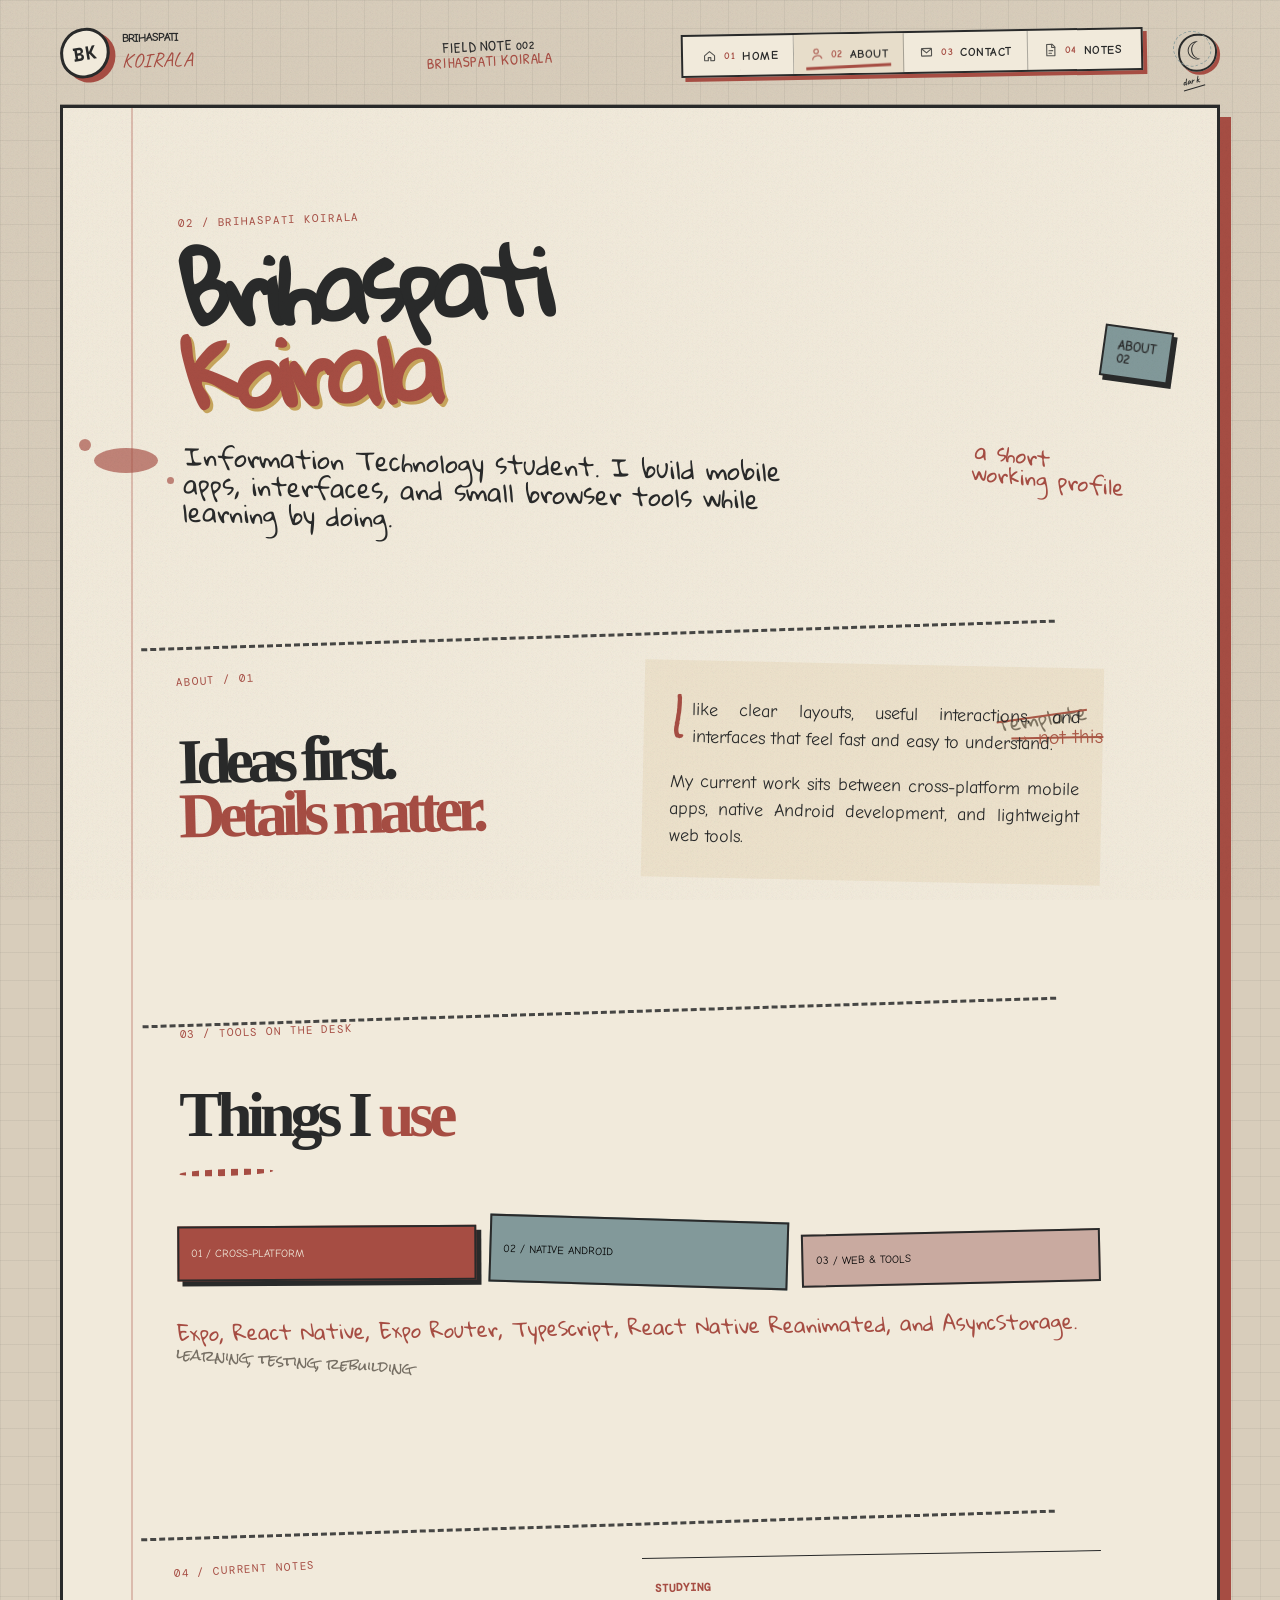
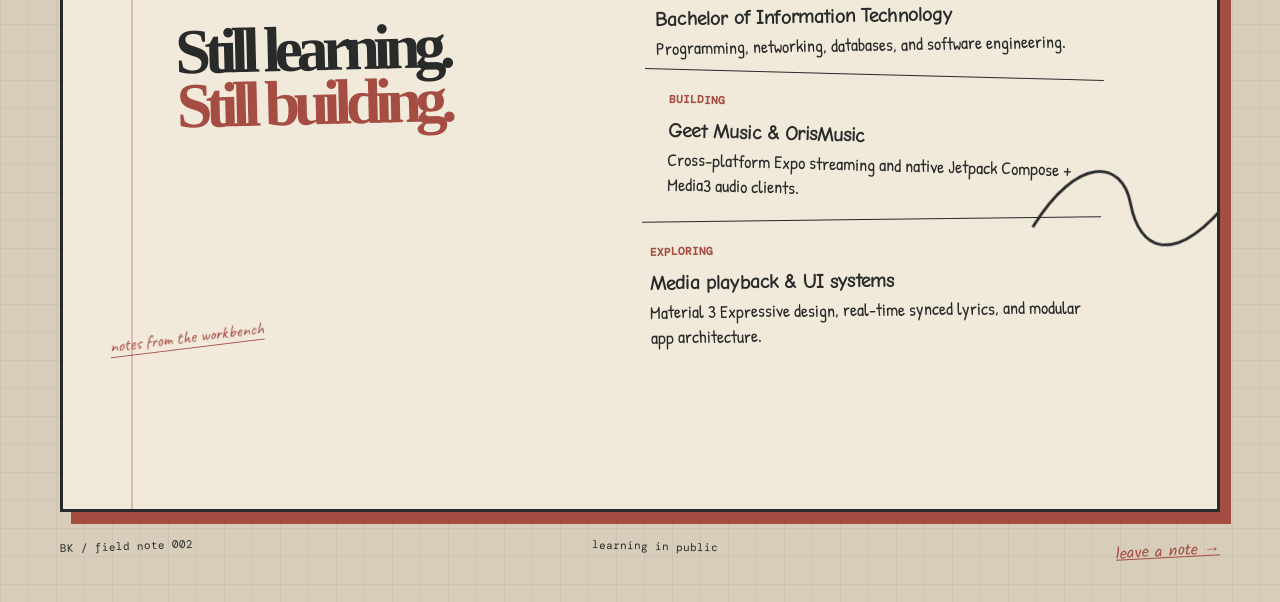
==== commit 7f354e89: "nav and share tags on about too Added meta tags for theme color, favicon, and Open Graph properties." ====
--- a/about.html
+++ b/about.html
@@ -1,9 +1,15 @@
 <!doctype html>
 <html lang="en">
-<head><meta charset="utf-8"><meta name="viewport" content="width=device-width, initial-scale=1"><meta name="description" content="About Brihaspati Koirala."><title>About Brihaspati | field notes</title><link rel="preconnect" href="https://fonts.googleapis.com"><link rel="preconnect" href="https://fonts.gstatic.com" crossorigin><link href="https://fonts.googleapis.com/css2?family=Caveat:wght@400;500;600;700&family=Comic+Neue:wght@400;700&family=DM+Mono:wght@400;500&family=Gloria+Hallelujah&family=Kalam:wght@400;700&family=Patrick+Hand&family=Rock+Salt&family=Space+Mono:wght@400;700&display=swap" rel="stylesheet"><link rel="stylesheet" href="css/style.css"></head>
-<body class="paper-page"><div class="page-noise"></div><header class="masthead wrap"><a class="brand" href="index.html"><span class="brand-mark">BK</span><span><b>BRIHASPATI</b><small>KOIRALA</small></span></a><p class="header-note">FIELD NOTE <b>002</b><br><span>BRIHASPATI KOIRALA</span></p><nav class="nav"><a href="index.html"><svg class="nav-icon" viewBox="0 0 24 24" aria-hidden="true"><path d="M4 11.5 12 5l8 6.5v7a1 1 0 0 1-1 1h-5v-5h-4v5H5a1 1 0 0 1-1-1z"/></svg><i>01</i> home</a><a class="is-active" href="about.html"><svg class="nav-icon" viewBox="0 0 24 24" aria-hidden="true"><circle cx="12" cy="8" r="3.2"/><path d="M5.5 19c.6-3.1 2.8-4.8 6.5-4.8s5.9 1.7 6.5 4.8"/></svg><i>02</i> about</a><a href="contact.html"><svg class="nav-icon" viewBox="0 0 24 24" aria-hidden="true"><rect x="4" y="6" width="16" height="12" rx="1"/><path d="m5 7 7 6 7-6"/></svg><i>03</i> contact</a></nav><button class="theme-toggle" type="button" aria-label="Switch to dark mode"><span>☾</span><b>dark</b></button><button class="menu-toggle" aria-label="Open navigation" aria-expanded="false"><i></i><i></i></button></header>
+<head><meta charset="utf-8"><meta name="viewport" content="width=device-width, initial-scale=1">
+  <meta name="theme-color" content="#f1eadb">
+  <link rel="icon" href="favicon.svg" type="image/svg+xml"><meta name="description" content="About Brihaspati Koirala.">
+  <meta property="og:title" content="About Brihaspati | field notes">
+  <meta property="og:description" content="About Brihaspati Koirala.">
+  <meta property="og:type" content="website">
+  <meta property="og:url" content="https://toilala.vercel.app/about.html"><title>About Brihaspati | field notes</title><link rel="preconnect" href="https://fonts.googleapis.com"><link rel="preconnect" href="https://fonts.gstatic.com" crossorigin><link href="https://fonts.googleapis.com/css2?family=Caveat:wght@400;500;600;700&family=Comic+Neue:wght@400;700&family=DM+Mono:wght@400;500&family=Gloria+Hallelujah&family=Kalam:wght@400;700&family=Patrick+Hand&family=Rock+Salt&family=Space+Mono:wght@400;700&display=swap" rel="stylesheet"><link rel="stylesheet" href="css/style.css"></head>
+<body class="paper-page"><div class="page-noise"></div><header class="masthead wrap"><a class="brand" href="index.html"><span class="brand-mark">BK</span><span><b>BRIHASPATI</b><small>KOIRALA</small></span></a><p class="header-note">FIELD NOTE <b>002</b><br><span>BRIHASPATI KOIRALA</span></p><nav class="nav"><a href="index.html"><svg class="nav-icon" viewBox="0 0 24 24" aria-hidden="true"><path d="M4 11.5 12 5l8 6.5v7a1 1 0 0 1-1 1h-5v-5h-4v5H5a1 1 0 0 1-1-1z"/></svg><i>01</i> home</a><a class="is-active" href="about.html"><svg class="nav-icon" viewBox="0 0 24 24" aria-hidden="true"><circle cx="12" cy="8" r="3.2"/><path d="M5.5 19c.6-3.1 2.8-4.8 6.5-4.8s5.9 1.7 6.5 4.8"/></svg><i>02</i> about</a><a href="contact.html"><svg class="nav-icon" viewBox="0 0 24 24" aria-hidden="true"><rect x="4" y="6" width="16" height="12" rx="1"/><path d="m5 7 7 6 7-6"/></svg><i>03</i> contact</a><a href="notes.html"><svg class="nav-icon" viewBox="0 0 24 24" aria-hidden="true"><path d="M6 3h9l4 4v14H6z"/><path d="M14 3v5h5M9.5 13h6M9.5 17h4"/></svg><i>04</i> notes</a></nav><button class="theme-toggle" type="button" aria-label="Switch to dark mode"><span>☾</span><b>dark</b></button><button class="menu-toggle" aria-label="Open navigation" aria-expanded="false"><i></i><i></i></button></header>
 <main class="sheet about-sheet wrap reveal"><p class="eyebrow">02 / Brihaspati Koirala</p><h1>Brihaspati<br><em>Koirala</em></h1><p class="intro">Information Technology student. I build mobile apps, interfaces, and small browser tools while learning by doing.</p><span class="ink-drop ink-about"></span><span class="sheet-annotation">a short<br>working profile</span><span class="sheet-crossout">template<br><b>→ not this</b></span><div class="sheet-margin" aria-hidden="true"><span class="sheet-scrap scrap-about">ABOUT<br>02</span><span class="sheet-pencil">notes from the workbench</span><svg class="sheet-curl" viewBox="0 0 220 130"><path d="M8 102 C42 22 89 18 105 63 S160 126 210 37"/></svg></div>
   <section class="split"><div><p class="eyebrow">about / 01</p><h2>Ideas first.<br><em>Details matter.</em></h2></div><div class="copy"><p>I like clear layouts, useful interactions, and interfaces that feel fast and easy to understand.</p><p>My current work sits between cross-platform mobile apps, native Android development, and lightweight web tools.</p></div></section>
   <section class="tool-section"><div class="section-head"><p class="eyebrow">03 / tools on the desk</p><h2>Things I <em>use</em></h2></div><div class="tool-list"><button class="tool active" data-detail="Expo, React Native, Expo Router, TypeScript, React Native Reanimated, and AsyncStorage.">01 / CROSS-PLATFORM</button><button class="tool" data-detail="Kotlin, Jetpack Compose, Material 3, Media3 ExoPlayer, Hilt DI, Room, and Ktor.">02 / NATIVE ANDROID</button><button class="tool" data-detail="React, JavaScript, HTML, CSS, TailwindCSS, Manifest V3 Extensions, and Git.">03 / WEB &amp; TOOLS</button></div><p class="tool-detail" id="tool-detail">Expo, React Native, Expo Router, TypeScript, React Native Reanimated, and AsyncStorage.</p><p class="tool-joke">learning, testing, rebuilding</p></section>
   <section class="timeline"><div><p class="eyebrow">04 / current notes</p><h2>Still learning.<br><em>Still building.</em></h2></div><div class="timeline-list"><article><b>STUDYING</b><h3>Bachelor of Information Technology</h3><p>Programming, networking, databases, and software engineering.</p></article><article><b>BUILDING</b><h3>Geet Music &amp; OrisMusic</h3><p>Cross-platform Expo streaming and native Jetpack Compose + Media3 audio clients.</p></article><article><b>EXPLORING</b><h3>Media playback &amp; UI systems</h3><p>Material 3 Expressive design, real-time synced lyrics, and modular app architecture.</p></article></div></section>
-</main><footer class="footer wrap"><span>BK / field note 002</span><span>learning in public</span><a href="contact.html">leave a note →</a></footer><script src="js/main.js"></script></body></html>+</main><footer class="footer wrap"><span>BK / field note 002</span><span>learning in public</span><a href="contact.html">leave a note →</a></footer><script src="js/main.js"></script></body></html>
--- a/css/style.css
+++ b/css/style.css
@@ -510,3 +510,29 @@
   .sheet-curl{right:-45px;bottom:6%;width:160px;height:95px}
   .margin-tab{right:4%;bottom:28px;width:138px}
 }
+
+
+/* field notes */
+.notes-list{display:grid;gap:45px;margin-top:65px;padding-top:30px;border-top:3px solid var(--ink)}
+.note-card{position:relative;display:block;padding:35px 32px 55px;border:3px solid var(--ink);box-shadow:8px 9px 0 var(--ink);background:var(--paper2);text-decoration:none;color:inherit;transform:rotate(-1deg);transition:transform .3s ease,box-shadow .3s ease}
+.note-card:nth-child(2n){transform:rotate(1.2deg);background:#e8d8a9}
+.note-card:hover{transform:rotate(0) translateY(-4px);box-shadow:12px 13px 0 var(--red)}
+.note-card h3{font:700 clamp(26px,3.6vw,44px)/.95 var(--block);letter-spacing:-.08em;margin:0 0 18px}
+.note-card .note-code{margin-bottom:16px}
+.note-card p{font:19px/1.35 var(--hand);max-width:560px;margin:0}
+.note-card .read-mark{position:absolute;right:22px;bottom:16px;font:15px var(--hand);color:var(--red);transform:rotate(-3deg)}
+.notes-empty{margin-top:70px;font:19px var(--hand);color:var(--muted);transform:rotate(-2deg)}
+.notes-empty b{color:var(--red)}
+
+/* reading a note */
+.post-sheet .intro{max-width:600px}
+.post-meta{display:flex;gap:18px;flex-wrap:wrap;align-items:center;margin:26px 0 0;font:12px var(--mono);color:var(--muted);text-transform:uppercase;letter-spacing:.06em}
+.post-meta b{color:var(--red);font-weight:400}
+.post-body{max-width:640px;margin-top:60px}
+.post-body p{font:19px/1.6 var(--comic);margin:0 0 28px}
+.post-body h2{font:700 clamp(24px,3vw,36px)/1 var(--block);letter-spacing:-.06em;margin:65px 0 24px;transform:rotate(-1deg)}
+.post-body h2:before{content:"// ";color:var(--red);font-family:var(--hand);font-weight:400;font-size:.8em}
+.post-nav{display:flex;justify-content:space-between;gap:18px;flex-wrap:wrap;margin-top:80px;padding-top:26px;border-top:3px solid var(--ink);font:17px var(--hand)}
+.post-nav a{color:var(--red);text-decoration:underline;text-decoration-style:wavy}
+.post-end{font:22px var(--hand);color:var(--red);transform:rotate(-2deg);text-align:center;margin-top:60px}
+@media(max-width:760px){.post-body p{font-size:17px}.note-card{padding:28px 22px 50px}}
